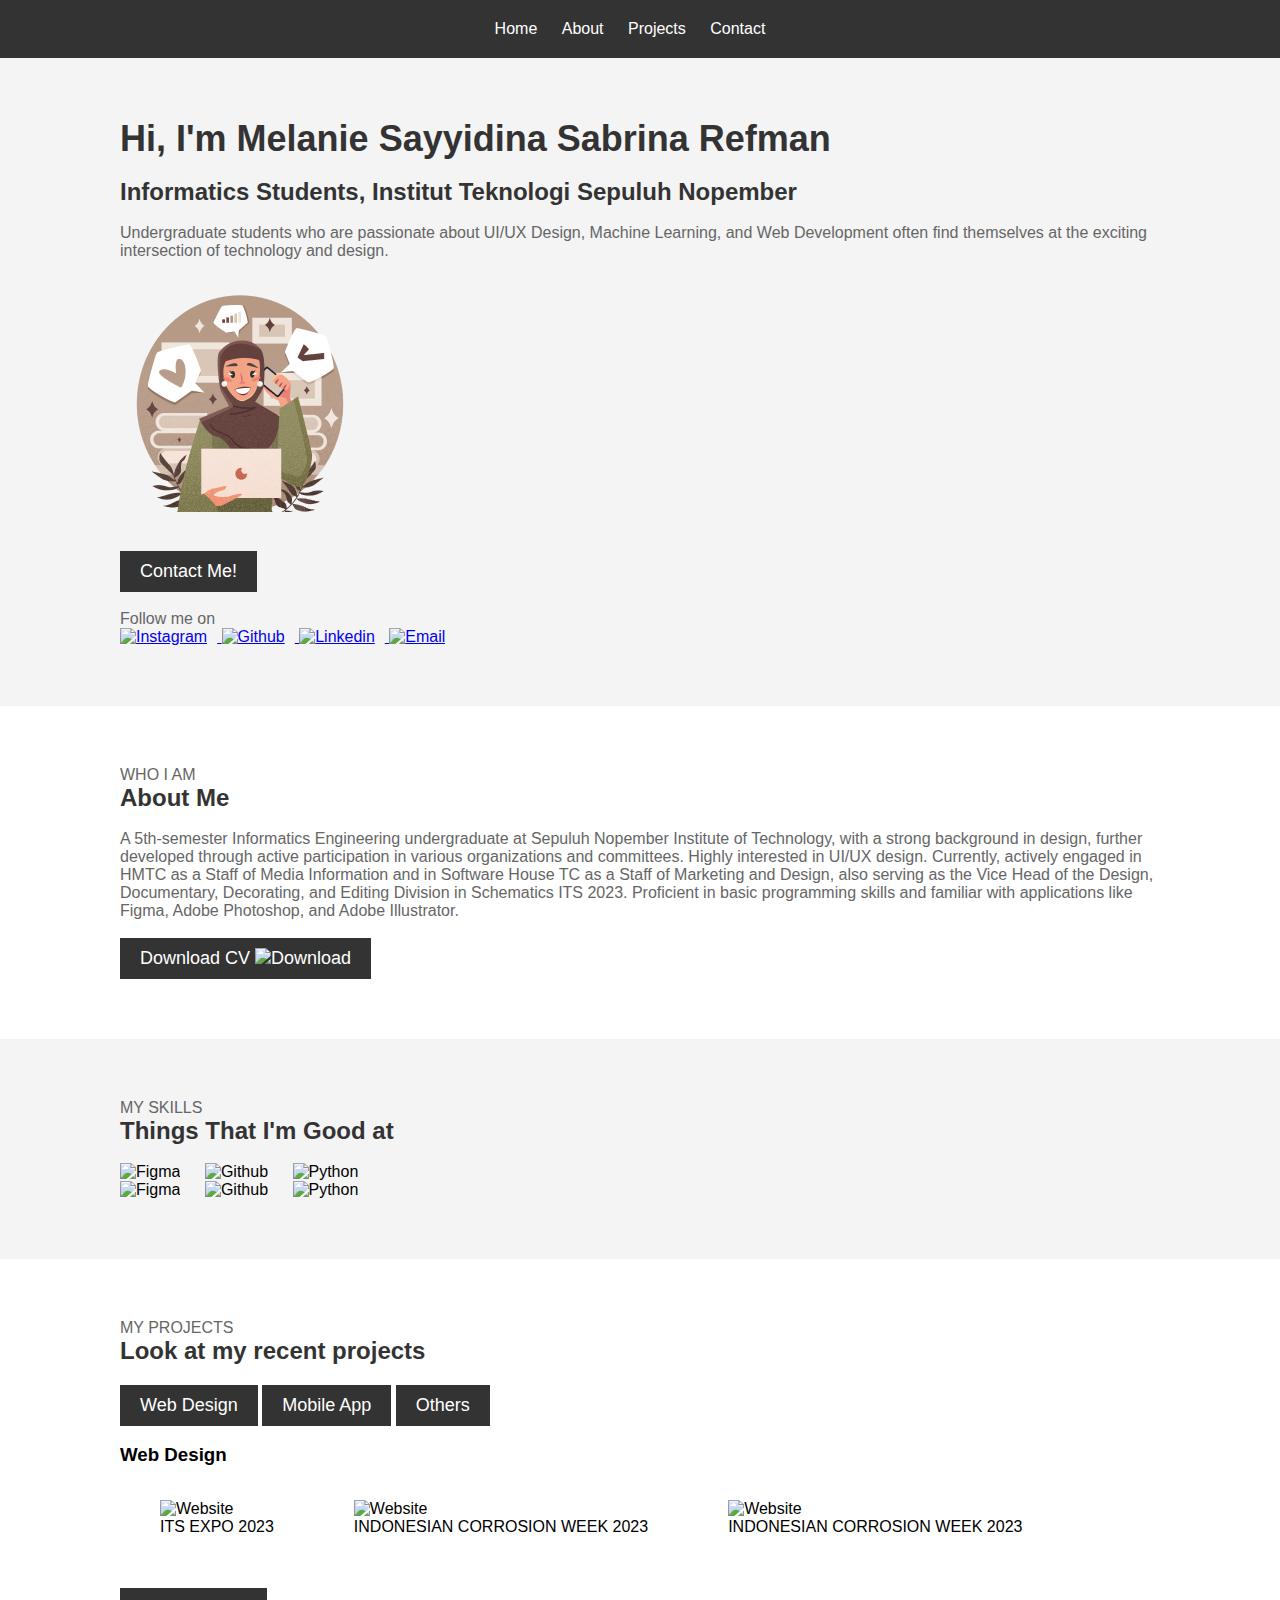
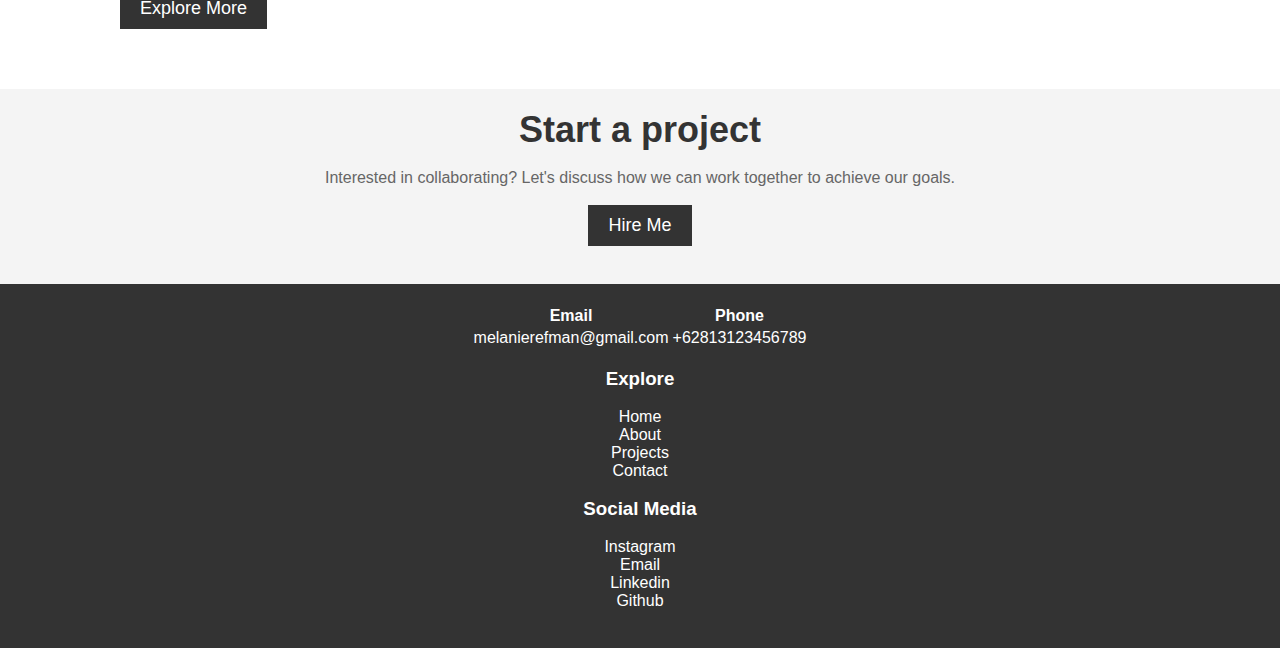
==== index.html @ 0c1198b8 "add new progress" ====
<!DOCTYPE html>
<html lang="en">
<head>
    <meta charset="UTF-8">
    <meta name="viewport" content="width=device-width, initial-scale=1.0">
    <link rel="stylesheet" href="styles.css">
    <title>Portofolio Melanie Sayyidina Sabrina Refman</title>
</head>

<body>
    <header>
        <nav>
            <ul>
                <li><a href="#">Home</li>
                <li><a href="#about">About</a></li>
                <li><a href="projects.html">Projects</a></li>
                <li><a href="contact.html">Contact</a></li>
            </ul>
        </nav>
    </header>

    <main>
        <h1>Hi, I'm Melanie Sayyidina Sabrina Refman</h1>
        <br>
        <h2>Informatics Students, Institut Teknologi Sepuluh Nopember</h2>        
        <br>
        <p>Undergraduate students who are passionate about UI/UX Design, Machine Learning, and Web Development often find themselves at the exciting intersection of technology and design.</p>
        <br>
        <img src="img/girl.png" alt="Me" /><br><br>
        <button class="contact-button">Contact Me!</button>
        <br><br>
        <p>Follow me on</p>
        <a href="https://www.instagram.com" target="_blank">
            <img src="img/Instagram.png" alt="Instagram"/>
        </a>    
         <a href="https://github.com/melanierefman" target="_blank">
            <img src="img/Github.png" alt="Github"/>
        </a>    
        <a href="https://www.Linkedin.com" target="_blank">
            <img src="img/Linkedin.png" alt="Linkedin"/>
        </a> 
        <a href="mailto:melanierefman84@gmail.com" target="_blank">
            <img src="img/Email.png" alt="Email"/>
         </a>             
    </main>

    <section class="aboutme">
        <p>WHO I AM</p>
        <h2>About Me</h2>
        <br>
        <div class="aboutme-item">
            <p>A 5th-semester Informatics Engineering undergraduate at Sepuluh Nopember Institute of Technology, with a strong background in design, further developed through active participation in various organizations and committees. Highly interested in UI/UX design. Currently, actively engaged in HMTC as a Staff of Media Information and in Software House TC as a Staff of Marketing and Design, also serving as the Vice Head of the Design, Documentary, Decorating, and Editing Division in Schematics ITS 2023. Proficient in basic programming skills and familiar with applications like Figma, Adobe Photoshop, and Adobe Illustrator.</p>
            <br>
            <a href="file/my_cv.pdf" download="Melanie Sayyidina Sabrina Refman_CV.pdf">
                <button class="cv-button">
                    <span class="button-text">Download CV</span>
                    <img src="img/Download.png" alt="Download"/>
                </button>
            </a>
        </div>
    </section>    

    <section class="skills">
        <p>MY SKILLS</p>
        <h2>Things That I'm Good at</h2>
        <br>
        <img src="img/Figma.png" alt="Figma"/>
        <img src="img/Github.png" alt="Github"/>
        <img src="img/Python.png" alt="Python"/>
        <br>
        <img src="img/Figma.png" alt="Figma"/>
        <img src="img/Github.png" alt="Github"/>
        <img src="img/Python.png" alt="Python"/>
    </section>

    <section class="projects">
        <p>MY PROJECTS</p>
        <h2>Look at my recent projects</h2>
        <div class="tab">
            <button>Web Design</button>
            <button>Mobile App</button>
            <button >Others</button>
        </div>
        <br>
        <div class="tabcontent">
            <h3>Web Design</h3>
            <br>
            <div class="figure-container">
                <figure>
                    <img src="img/Website.png" alt="Website" />
                    <figcaption>ITS EXPO 2023</figcaption>
                </figure>
                <figure>
                    <img src="img/Website.png" alt="Website" />
                    <figcaption>INDONESIAN CORROSION WEEK 2023</figcaption>
                </figure>
                <figure>
                    <img src="img/Website.png" alt="Website" />
                    <figcaption>INDONESIAN CORROSION WEEK 2023</figcaption>
                </figure>
            </div>
        </div>
        <br><br>
        <button class="explore-button">Explore More</button>
    </section>

    <section class="hire_me">
        <h1>Start a project</h1>
        <br>
        <p>Interested in collaborating? Let's discuss how we can work together to achieve our goals.</p>
        <br>
        <button class="hire-button">Hire Me</button>
        <br><br>
    </section>

    <footer>
        <table>
            <tr>
                <th>Email</th>
                <th>Phone</th>
            </tr>
            <tr>
                <td>melanierefman@gmail.com</td>
                <td>+62813123456789</td>
            </tr>
        </table>
        <br>
        <h3>Explore</h3>
        <br>
        <ul>
            <li>Home</li>
            <li>About</li>
            <li>Projects</li>
            <li>Contact</li>
        </ul>
        <br>
        <h3>Social Media</h3>
        <br>
        <ul>
            <li>Instagram</li>
            <li>Email</li>
            <li>Linkedin</li>
            <li>Github</li>
        </ul>
        <br>
    </footer>
</body>
</html>
---- styles.css ----
/* Reset some default styles */
body, h1, h2, h3, p, ul, li {
    margin: 0;
    padding: 0;
}

/* Set a background color and font family for the entire page */
body {
    background-color: #f4f4f4;
    font-family: Arial, sans-serif;
}

/* Style the header and navigation */
header {
    background-color: #333;
    color: #fff;
    text-align: center;
    padding: 20px 0;
}

nav ul {
    list-style: none;
}

nav li {
    display: inline;
    margin-right: 20px;
}

nav a {
    text-decoration: none;
    color: #fff;
}

/* Style the main content */
main {
    padding-left: 120px;
    padding-right: 120px;
    padding-top: 60px;
    padding-bottom:60px;
    margin: 0 auto;
}

h1 {
    font-size: 36px;
    color: #333;
}

h2 {
    font-size: 24px;
    color: #333;
}

p {
    font-size: 16px;
    color: #666;
}
  
/* Style the contact button */
.contact-button {
    background-color: #333;
    color: #fff;
    border: none;
    padding: 10px 20px;
    font-size: 18px;
    cursor: pointer;
}

/* Style the social media icons */
main a img {
    width: 30px;
    height: 30px;
    margin-right: 10px;
}

/* Style the "About Me" section */
.aboutme {
    background-color: #fff;
    padding-left: 120px;
    padding-right: 120px;
    padding-top: 60px;
    padding-bottom:60px;
}

.aboutme h2 {
    font-size: 24px;
    color: #333;
}

.aboutme p {
    font-size: 16px;
    color: #666;
}

/* Style the download CV button */
.cv-button {
    background-color: #333;
    color: #fff;
    border: none;
    padding: 10px 20px;
    font-size: 18px;
    cursor: pointer;
}

/* Style the skills section */
.skills {
    background-color: #f4f4f4;
    padding-left: 120px;
    padding-right: 120px;
    padding-top: 60px;
    padding-bottom:60px;
}

.skills h2 {
    font-size: 24px;
    color: #333;
}

/* Style the skill icons */
.skills img {
    width: 50px;
    height: 50px;
    margin-right: 20px;
}

/* Style the projects section */
.projects {
    background-color: #fff;
    padding-left: 120px;
    padding-right: 120px;
    padding-top: 60px;
    padding-bottom:60px;
}

.projects h2 {
    font-size: 24px;
    color: #333;
}

.tab {
    margin-top: 20px;
}

.tab button {
    background-color: #333;
    color: #fff;
    border: none;
    padding: 10px 20px;
    font-size: 18px;
    cursor: pointer;
}

.figure-container {
    display: flex;
  }
  
.figure-container img {
    width: 300px;
    height: auto;
}

/* Style the "Explore More" button */
.explore-button {
    background-color: #333;
    color: #fff;
    border: none;
    padding: 10px 20px;
    font-size: 18px;
    cursor: pointer;
}

/* Style the "Hire Me" section */
.hire_me {
    background-color: #f4f4f4;
    padding: 20px;
    text-align: center;
}

.hire_me h1 {
    font-size: 36px;
    color: #333;
}

.hire-button {
    background-color: #333;
    color: #fff;
    border: none;
    padding: 10px 20px;
    font-size: 18px;
    cursor: pointer;
}

/* Style the footer */
footer {
    background-color: #333;
    color: #fff;
    text-align: center;
    padding: 20px 0;
}

footer h2 {
    font-size: 36px;
    color: #fff;
}

footer a {
    text-decoration: none;
    color: #fff;
}

footer table {
    margin: 0 auto;
    color: #fff
}

footer img {
    width: 30px;
    height: 30px;
    margin-right: 10px;
}
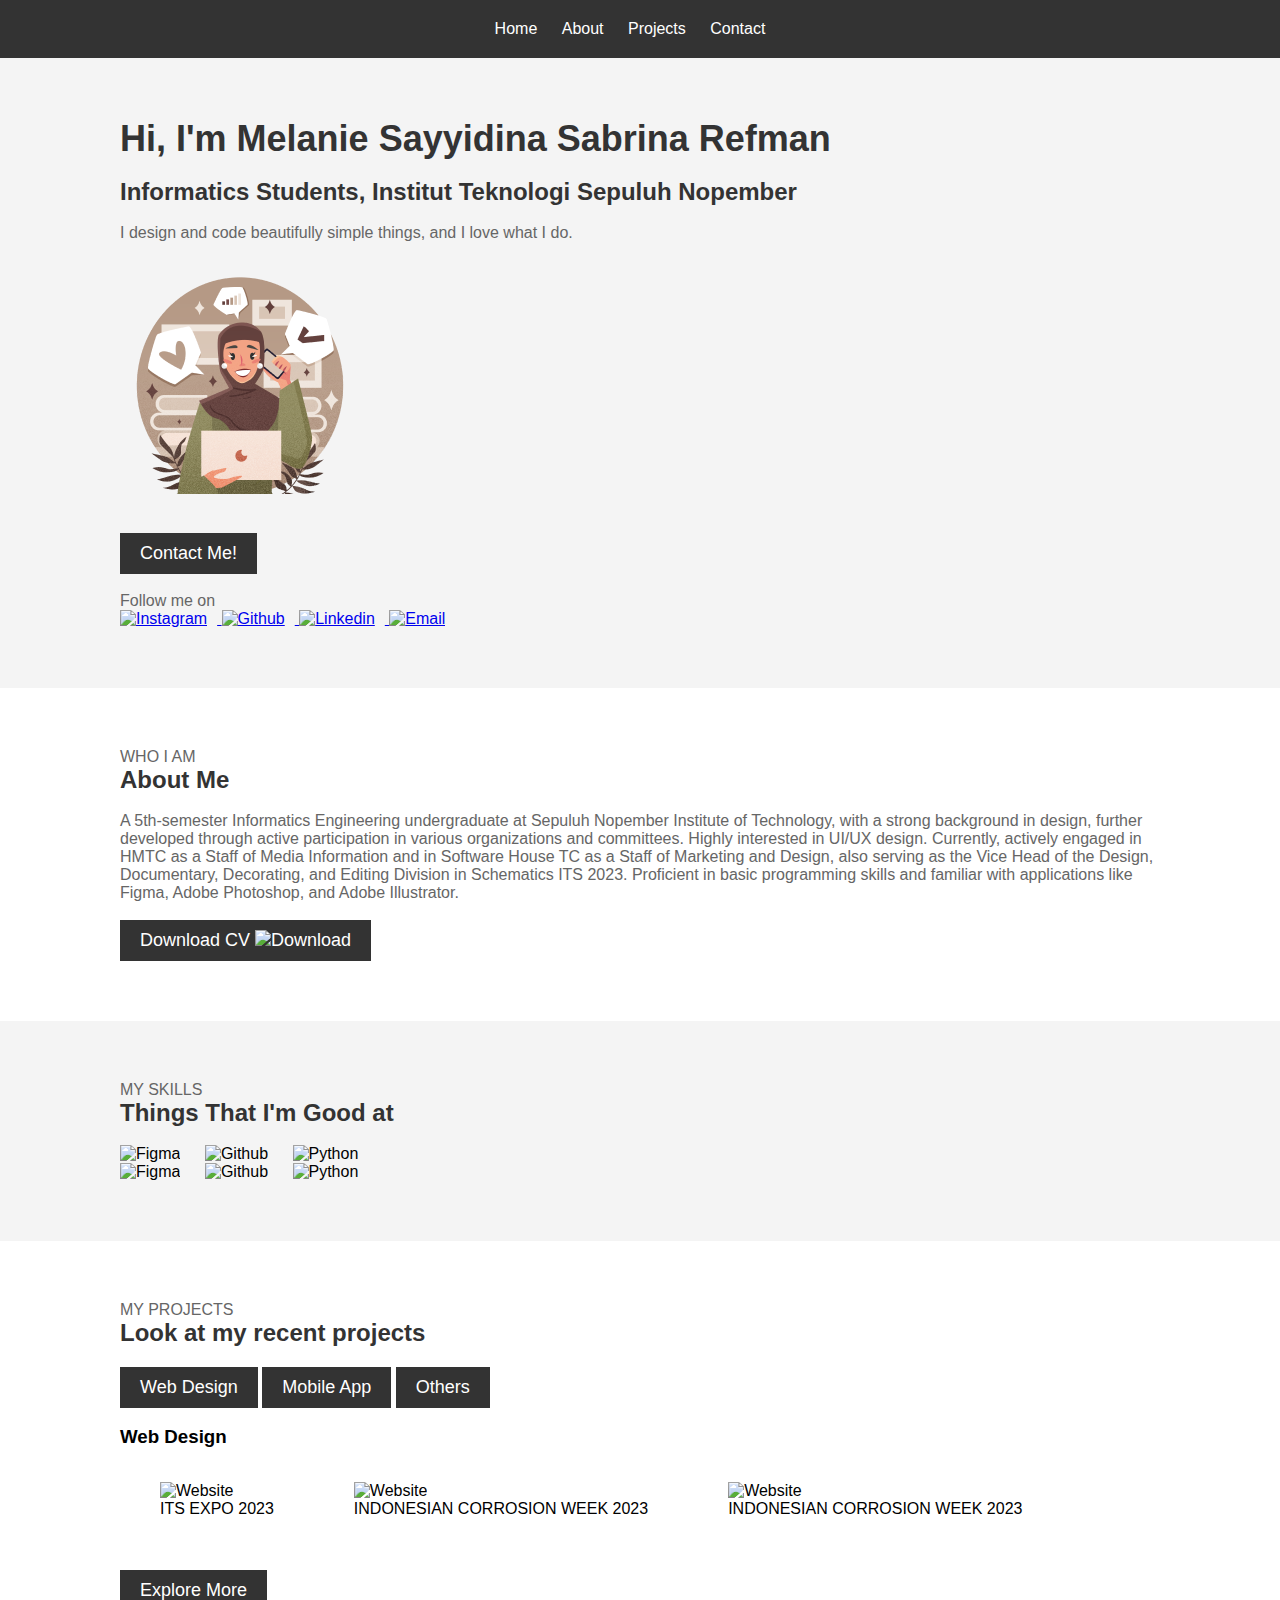
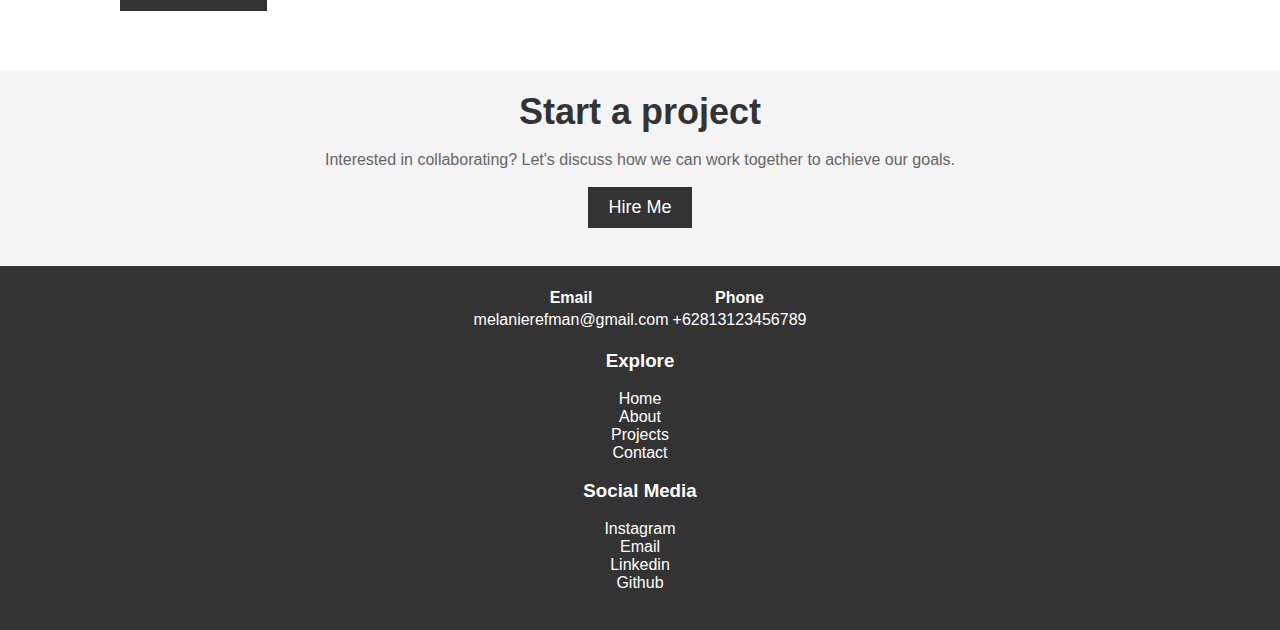
==== commit 22757645: "add new page" ====
--- a/index.html
+++ b/index.html
@@ -11,8 +11,8 @@
     <header>
         <nav>
             <ul>
-                <li><a href="#">Home</li>
-                <li><a href="#about">About</a></li>
+                <li><a href="#home">Home</li>
+                <li><a href="about.html">About</a></li>
                 <li><a href="projects.html">Projects</a></li>
                 <li><a href="contact.html">Contact</a></li>
             </ul>
@@ -24,7 +24,7 @@
         <br>
         <h2>Informatics Students, Institut Teknologi Sepuluh Nopember</h2>        
         <br>
-        <p>Undergraduate students who are passionate about UI/UX Design, Machine Learning, and Web Development often find themselves at the exciting intersection of technology and design.</p>
+        <p>I design and code beautifully simple things, and I love what I do.</p>
         <br>
         <img src="img/girl.png" alt="Me" /><br><br>
         <button class="contact-button">Contact Me!</button>
@@ -58,7 +58,7 @@
                 </button>
             </a>
         </div>
-    </section>    
+    </section>  
 
     <section class="skills">
         <p>MY SKILLS</p>
--- a/styles.css
+++ b/styles.css
@@ -90,6 +90,15 @@
 .aboutme p {
     font-size: 16px;
     color: #666;
+}
+
+/* Style the "My Experience" section */
+.experience {
+    background-color: #fff;
+    padding-left: 120px;
+    padding-right: 120px;
+    padding-top: 30px;
+    padding-bottom:30px;
 }
 
 /* Style the download CV button */
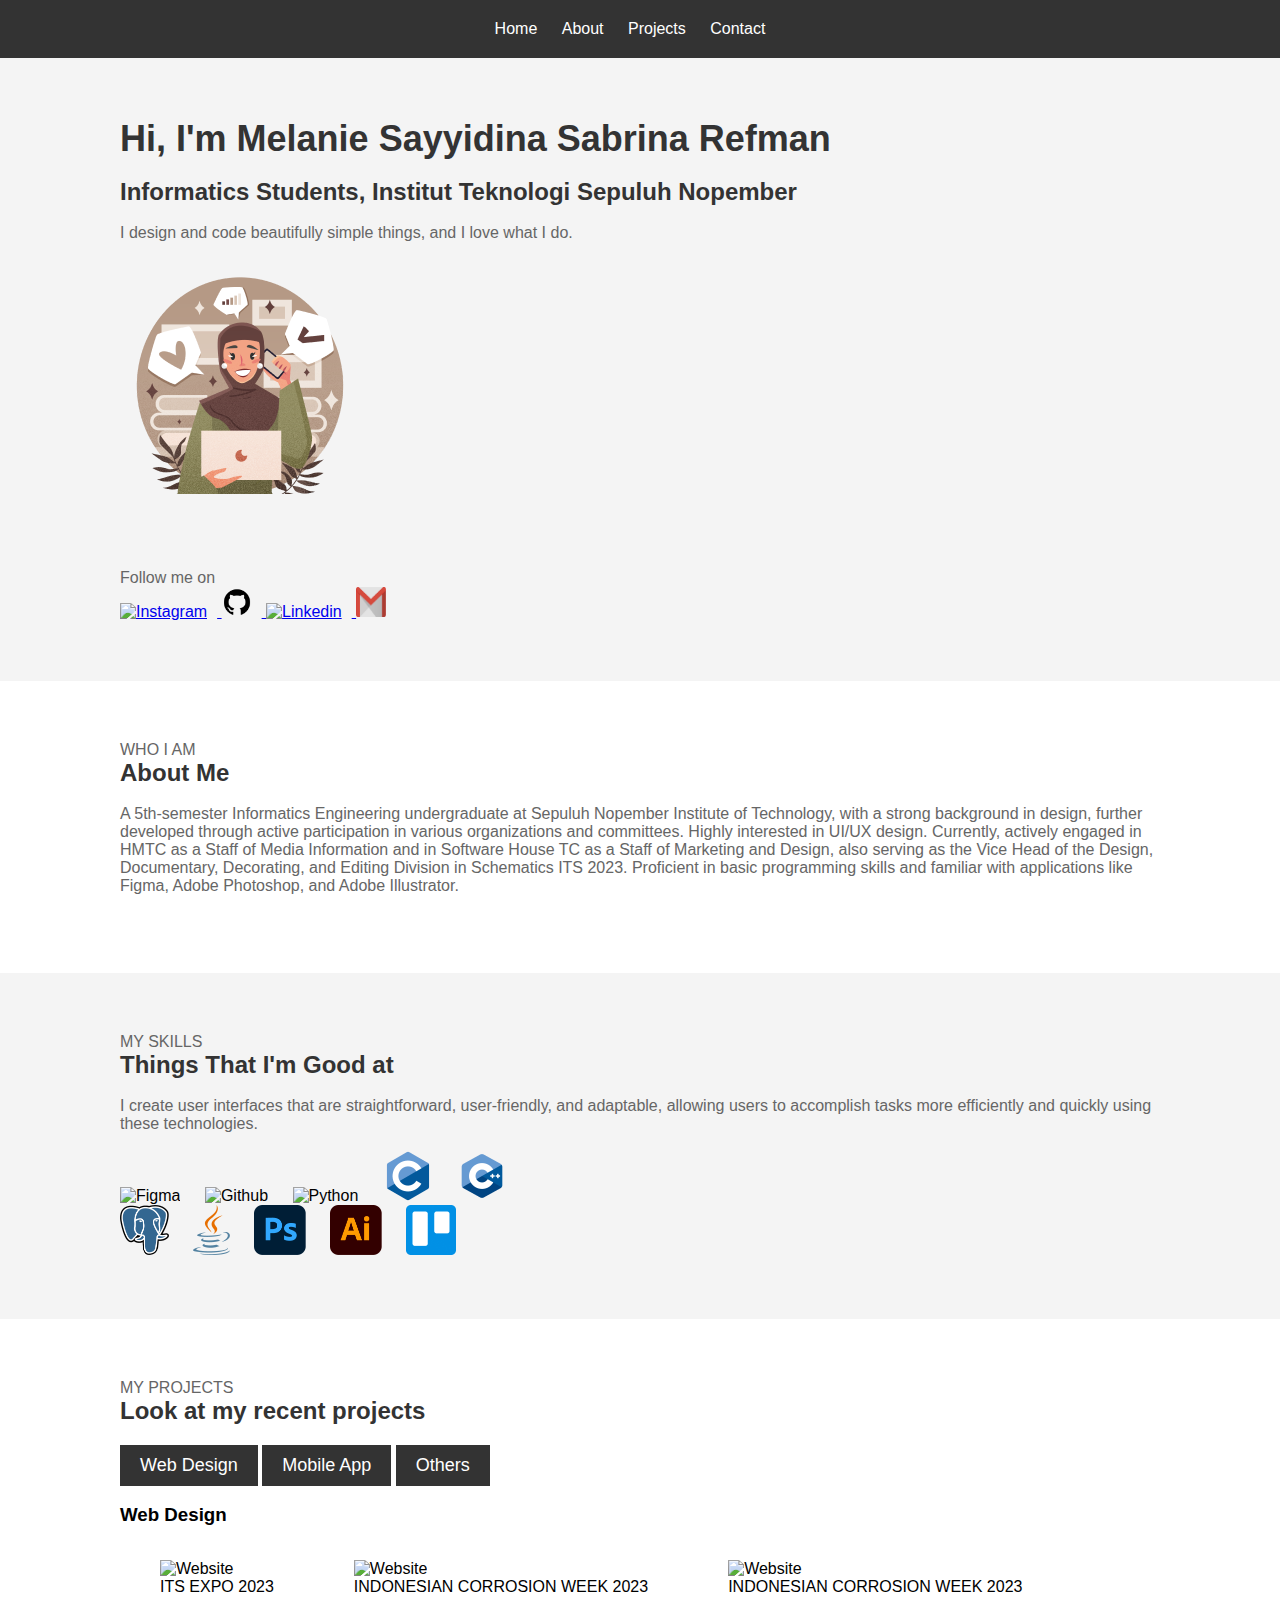
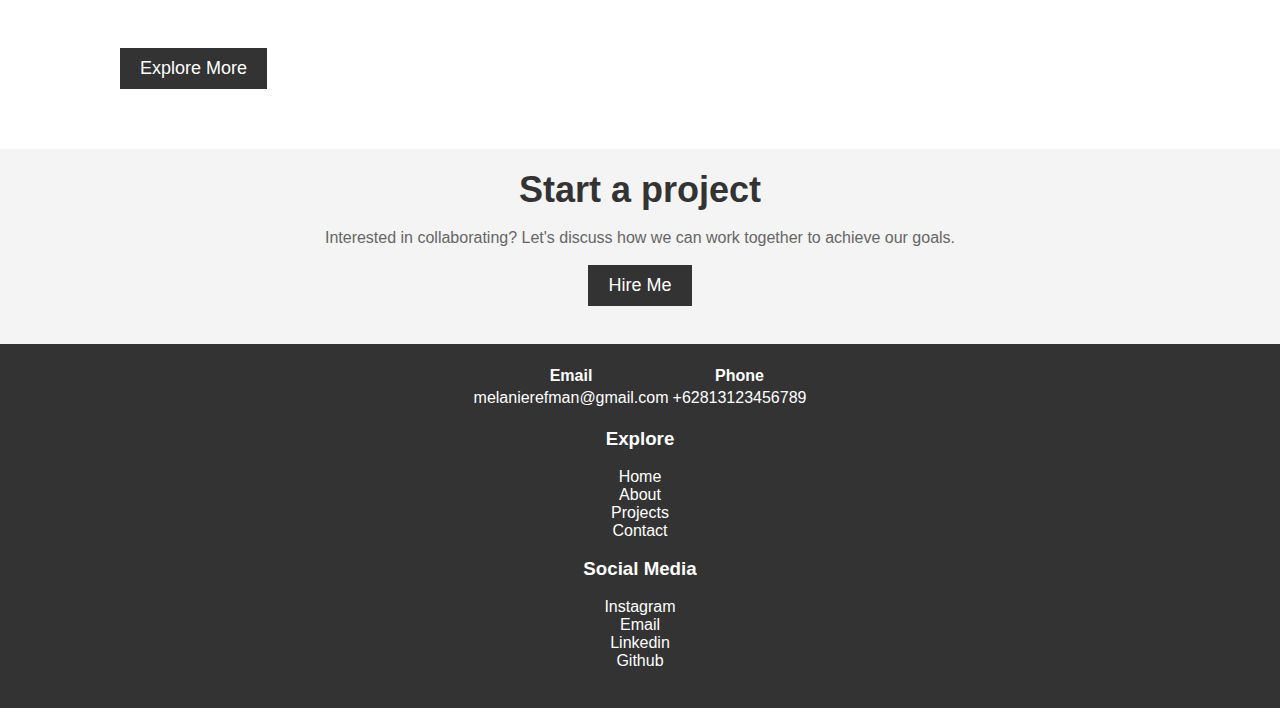
==== commit d2c154ea: "add new content" ====
--- a/index.html
+++ b/index.html
@@ -27,7 +27,6 @@
         <p>I design and code beautifully simple things, and I love what I do.</p>
         <br>
         <img src="img/girl.png" alt="Me" /><br><br>
-        <button class="contact-button">Contact Me!</button>
         <br><br>
         <p>Follow me on</p>
         <a href="https://www.instagram.com" target="_blank">
@@ -40,7 +39,7 @@
             <img src="img/Linkedin.png" alt="Linkedin"/>
         </a> 
         <a href="mailto:melanierefman84@gmail.com" target="_blank">
-            <img src="img/Email.png" alt="Email"/>
+            <img src="img/email.png" alt="Email"/>
          </a>             
     </main>
 
@@ -51,12 +50,6 @@
         <div class="aboutme-item">
             <p>A 5th-semester Informatics Engineering undergraduate at Sepuluh Nopember Institute of Technology, with a strong background in design, further developed through active participation in various organizations and committees. Highly interested in UI/UX design. Currently, actively engaged in HMTC as a Staff of Media Information and in Software House TC as a Staff of Marketing and Design, also serving as the Vice Head of the Design, Documentary, Decorating, and Editing Division in Schematics ITS 2023. Proficient in basic programming skills and familiar with applications like Figma, Adobe Photoshop, and Adobe Illustrator.</p>
             <br>
-            <a href="file/my_cv.pdf" download="Melanie Sayyidina Sabrina Refman_CV.pdf">
-                <button class="cv-button">
-                    <span class="button-text">Download CV</span>
-                    <img src="img/Download.png" alt="Download"/>
-                </button>
-            </a>
         </div>
     </section>  
 
@@ -64,13 +57,19 @@
         <p>MY SKILLS</p>
         <h2>Things That I'm Good at</h2>
         <br>
-        <img src="img/Figma.png" alt="Figma"/>
-        <img src="img/Github.png" alt="Github"/>
-        <img src="img/Python.png" alt="Python"/>
+        <p>I create user interfaces that are straightforward, user-friendly, and adaptable, allowing users to accomplish tasks more efficiently and quickly using these technologies.</p>
         <br>
-        <img src="img/Figma.png" alt="Figma"/>
-        <img src="img/Github.png" alt="Github"/>
-        <img src="img/Python.png" alt="Python"/>
+        <img src="img/figma.png" alt="Figma"/>
+        <img src="img/github.png" alt="Github"/>
+        <img src="img/python.png" alt="Python"/>
+        <img src="img/c.png" alt="C"/>
+        <img src="img/cpp.png" alt="Cpp"/>
+        <br>
+        <img src="img/sql.png" alt="SQL"/>
+        <img src="img/java.png" alt="Java"/>
+        <img src="img/ps.png" alt="Ps"/>
+        <img src="img/ai.png" alt="Ai"/>
+        <img src="img/trello.png" alt="Trello"/>
     </section>
 
     <section class="projects">
--- a/styles.css
+++ b/styles.css
@@ -127,7 +127,7 @@
 
 /* Style the skill icons */
 .skills img {
-    width: 50px;
+    width: auto;
     height: 50px;
     margin-right: 20px;
 }
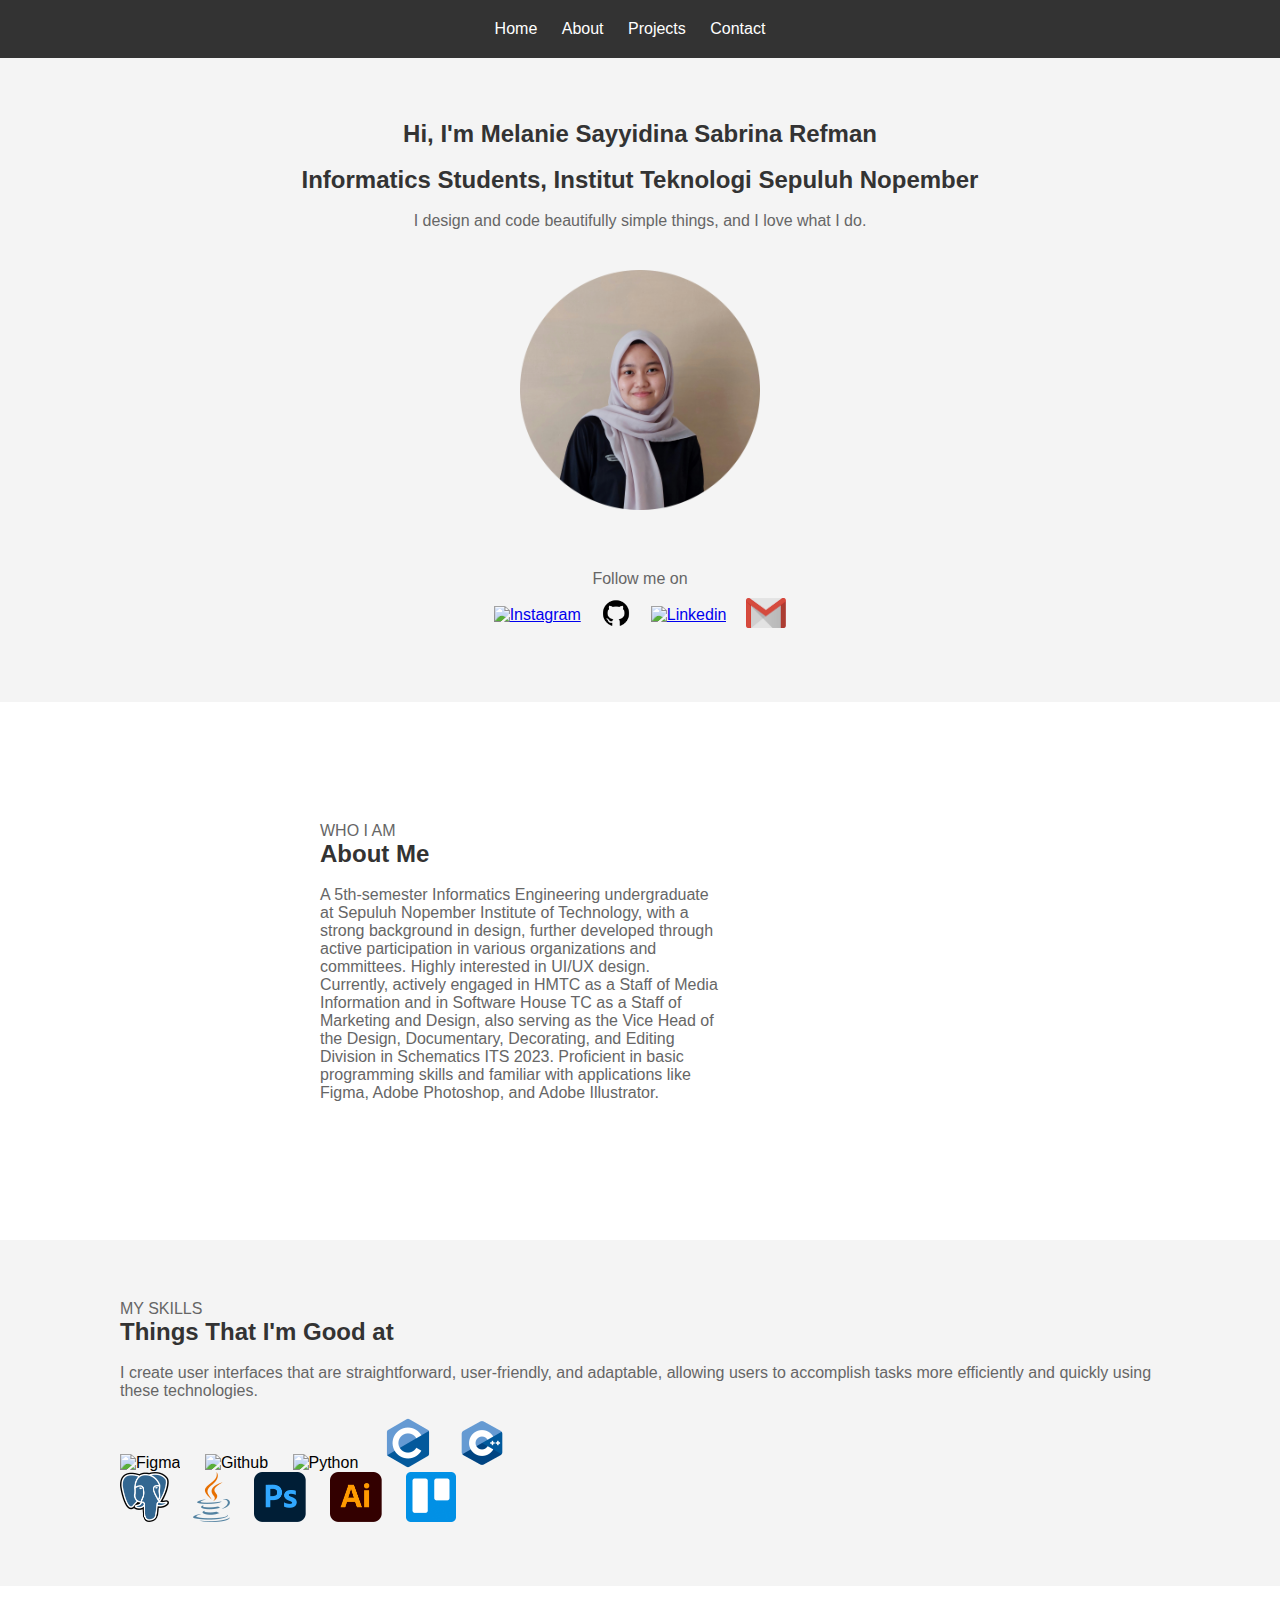
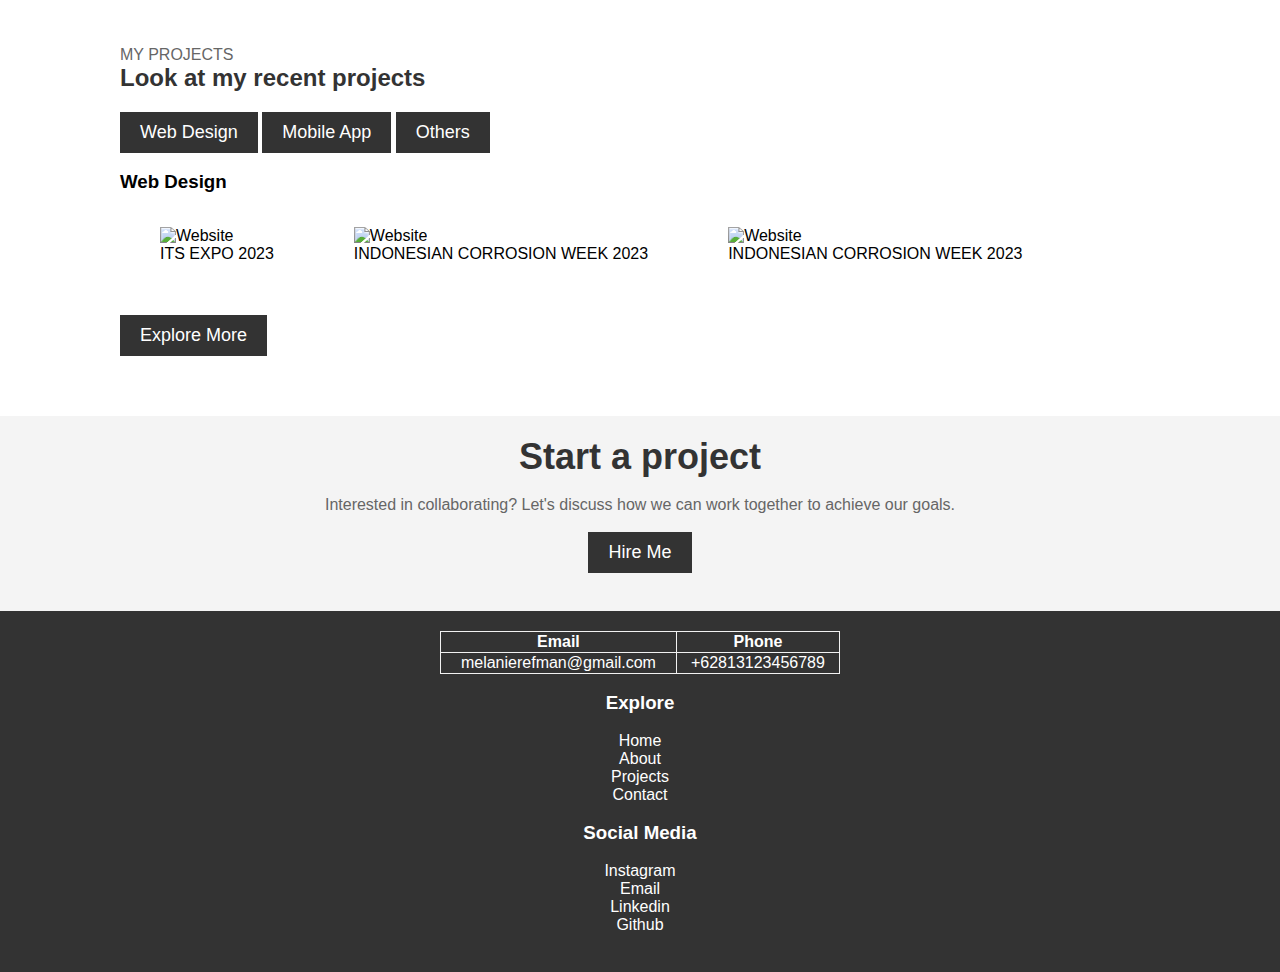
==== commit 38c8f989: "update css" ====
--- a/index.html
+++ b/index.html
@@ -20,27 +20,33 @@
     </header>
 
     <main>
-        <h1>Hi, I'm Melanie Sayyidina Sabrina Refman</h1>
-        <br>
-        <h2>Informatics Students, Institut Teknologi Sepuluh Nopember</h2>        
-        <br>
-        <p>I design and code beautifully simple things, and I love what I do.</p>
-        <br>
-        <img src="img/girl.png" alt="Me" /><br><br>
-        <br><br>
-        <p>Follow me on</p>
-        <a href="https://www.instagram.com" target="_blank">
-            <img src="img/Instagram.png" alt="Instagram"/>
-        </a>    
-         <a href="https://github.com/melanierefman" target="_blank">
-            <img src="img/Github.png" alt="Github"/>
-        </a>    
-        <a href="https://www.Linkedin.com" target="_blank">
-            <img src="img/Linkedin.png" alt="Linkedin"/>
-        </a> 
-        <a href="mailto:melanierefman84@gmail.com" target="_blank">
-            <img src="img/email.png" alt="Email"/>
-         </a>             
+        <div class="title">
+            <h1>Hi, I'm Melanie Sayyidina Sabrina Refman</h1>
+            <br>
+            <h2>Informatics Students, Institut Teknologi Sepuluh Nopember</h2>        
+            <br>
+            <p>I design and code beautifully simple things, and I love what I do.</p>
+        </div>
+
+        <div class="me">
+            <img src="img/girl.png" alt="Me" />
+            <p>Follow me on</p>
+        </div>
+
+        <div class="sosmed">
+            <a href="https://www.instagram.com" target="_blank">
+                <img src="img/Instagram.png" alt="Instagram"/>
+            </a>    
+            <a href="https://github.com/melanierefman" target="_blank">
+                <img src="img/Github.png" alt="Github"/>
+            </a>    
+            <a href="https://www.Linkedin.com" target="_blank">
+                <img src="img/Linkedin.png" alt="Linkedin"/>
+            </a> 
+            <a href="mailto:melanierefman84@gmail.com" target="_blank">
+                <img src="img/email.png" alt="Email"/>
+            </a>
+        </div>    
     </main>
 
     <section class="aboutme">
--- a/styles.css
+++ b/styles.css
@@ -1,21 +1,22 @@
-/* Reset some default styles */
 body, h1, h2, h3, p, ul, li {
     margin: 0;
     padding: 0;
 }
 
-/* Set a background color and font family for the entire page */
 body {
     background-color: #f4f4f4;
-    font-family: Arial, sans-serif;
-}
-
-/* Style the header and navigation */
-header {
+    font-family: "Inter", sans-serif;
+}
+
+nav {
     background-color: #333;
     color: #fff;
     text-align: center;
     padding: 20px 0;
+    position: fixed;
+    top: 0;
+    width: 100%;
+    z-index: 1;
 }
 
 nav ul {
@@ -32,22 +33,22 @@
     color: #fff;
 }
 
-/* Style the main content */
 main {
-    padding-left: 120px;
-    padding-right: 120px;
-    padding-top: 60px;
+    padding-left: 240px;
+    padding-right: 240px;
+    padding-top: 120px;
     padding-bottom:60px;
     margin: 0 auto;
+    display: block;
 }
 
 h1 {
-    font-size: 36px;
+    font-size: 24px;
     color: #333;
 }
 
 h2 {
-    font-size: 24px;
+    font-size: 32spx;
     color: #333;
 }
 
@@ -55,31 +56,64 @@
     font-size: 16px;
     color: #666;
 }
-  
-/* Style the contact button */
-.contact-button {
-    background-color: #333;
-    color: #fff;
-    border: none;
-    padding: 10px 20px;
-    font-size: 18px;
-    cursor: pointer;
-}
-
-/* Style the social media icons */
-main a img {
+
+main .title {
+    text-align: center;
+}
+
+main .me{
+    padding-top: 40px;
+    text-align: center;
+}
+
+main .me img {
+    width: 240px;
+    height: 240px;
+    margin: 0 auto;
+    display: block;
+}
+
+main .me p {
+    padding-top: 60px;
+}
+
+main .sosmed img {
     width: 30px;
     height: 30px;
-    margin-right: 10px;
-}
-
-/* Style the "About Me" section */
+    margin: auto;
+}
+
+main .sosmed img[alt="Email"] {
+    width: 40px;
+    height: 30px;
+}
+
+main .sosmed {
+    display: flex; 
+    justify-content: center; 
+    align-items: center; 
+    flex-wrap: wrap;
+}
+
+main .sosmed a {
+    margin: 10px;
+}
+
+.contact-button {
+    background-color: #333;
+    color: #fff;
+    border: none;
+    padding: 10px 20px;
+    font-size: 18px;
+    cursor: pointer;
+}
+
 .aboutme {
     background-color: #fff;
-    padding-left: 120px;
-    padding-right: 120px;
-    padding-top: 60px;
-    padding-bottom:60px;
+    padding-left: 320px;
+    padding-right: 320px;
+    padding-top: 120px;
+    padding-bottom:120px;
 }
 
 .aboutme h2 {
@@ -90,10 +124,18 @@
 .aboutme p {
     font-size: 16px;
     color: #666;
-}
-
-/* Style the "My Experience" section */
+    margin-right: 240px;
+}
+
 .experience {
+    background-color: #f4f4f4;
+    padding-left: 120px;
+    padding-right: 120px;
+    padding-top: 10px;
+    padding-bottom:10px;
+}
+
+article {
     background-color: #fff;
     padding-left: 120px;
     padding-right: 120px;
@@ -101,7 +143,6 @@
     padding-bottom:30px;
 }
 
-/* Style the download CV button */
 .cv-button {
     background-color: #333;
     color: #fff;
@@ -111,7 +152,6 @@
     cursor: pointer;
 }
 
-/* Style the skills section */
 .skills {
     background-color: #f4f4f4;
     padding-left: 120px;
@@ -125,14 +165,12 @@
     color: #333;
 }
 
-/* Style the skill icons */
 .skills img {
     width: auto;
     height: 50px;
     margin-right: 20px;
 }
 
-/* Style the projects section */
 .projects {
     background-color: #fff;
     padding-left: 120px;
@@ -168,7 +206,6 @@
     height: auto;
 }
 
-/* Style the "Explore More" button */
 .explore-button {
     background-color: #333;
     color: #fff;
@@ -178,7 +215,6 @@
     cursor: pointer;
 }
 
-/* Style the "Hire Me" section */
 .hire_me {
     background-color: #f4f4f4;
     padding: 20px;
@@ -199,7 +235,6 @@
     cursor: pointer;
 }
 
-/* Style the footer */
 footer {
     background-color: #333;
     color: #fff;
@@ -217,11 +252,18 @@
     color: #fff;
 }
 
-footer table {
-    margin: 0 auto;
-    color: #fff
-}
-
+table {
+    border-collapse: collapse;
+    width: 100%;
+    max-width: 400px;
+    margin: 0 auto; 
+    overflow: hidden;
+}
+
+tr, th, td {
+    border: 1px solid #f2f2f2;
+}
+  
 footer img {
     width: 30px;
     height: 30px;
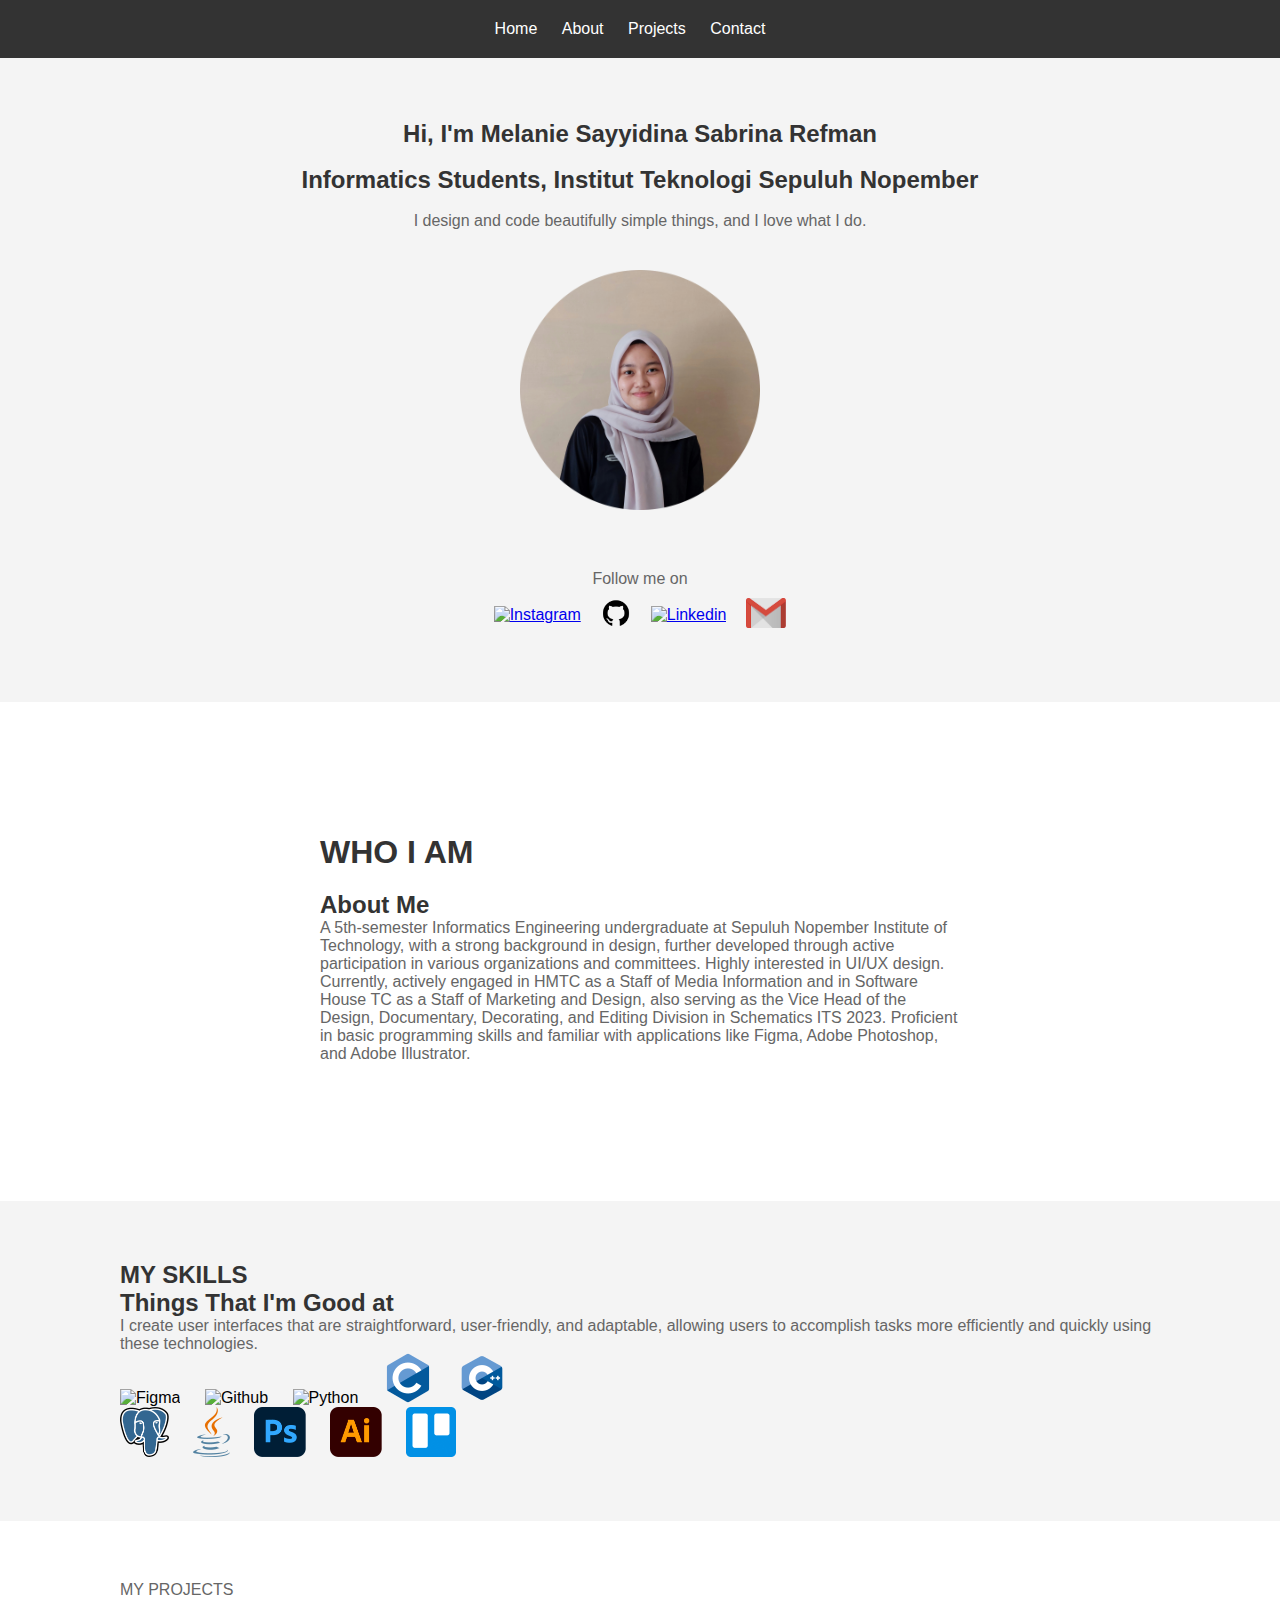
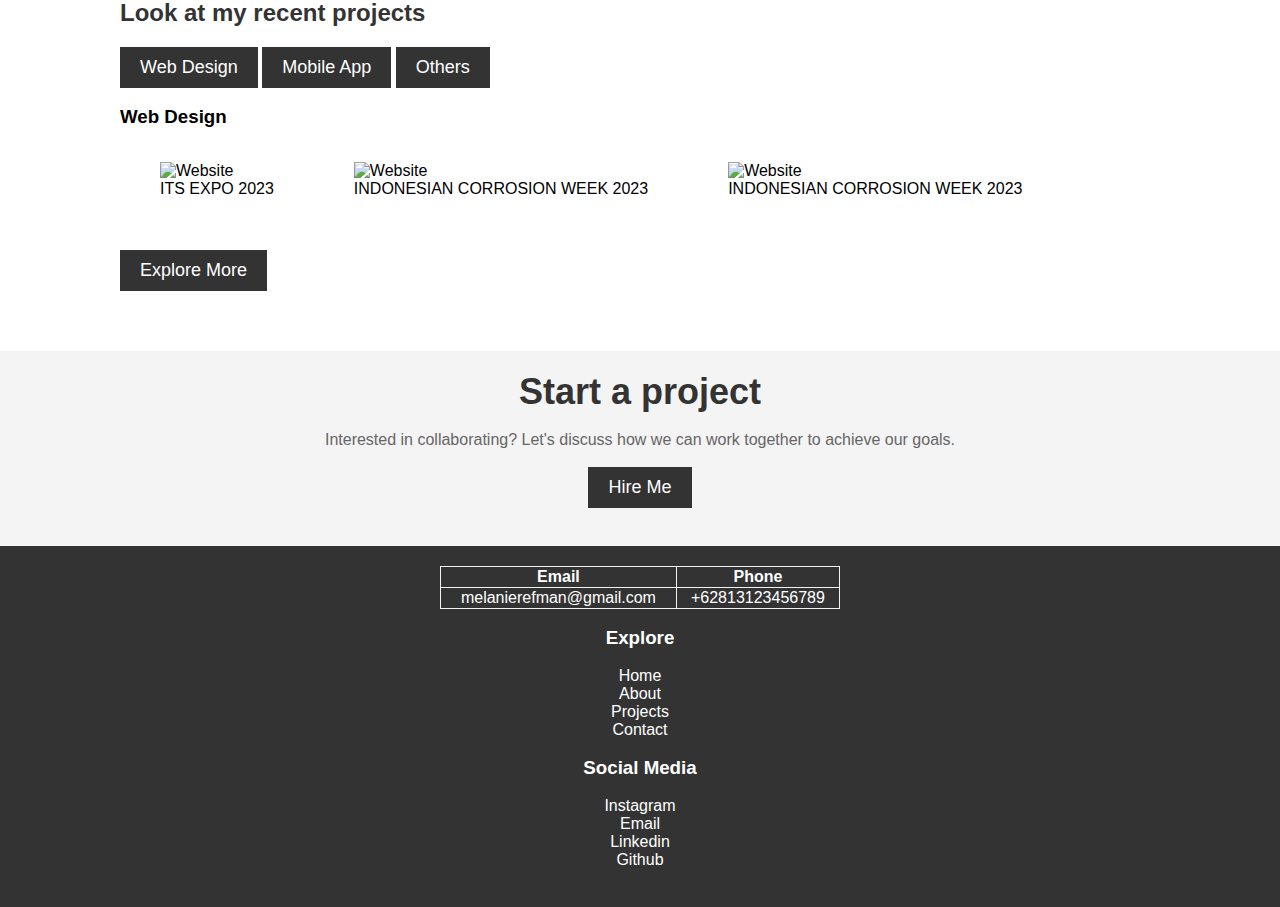
==== commit c80fe67c: "add css skills" ====
--- a/index.html
+++ b/index.html
@@ -50,32 +50,36 @@
     </main>
 
     <section class="aboutme">
-        <p>WHO I AM</p>
-        <h2>About Me</h2>
-        <br>
+        <div class="aboutme-head">
+            <h2>WHO I AM</h2>
+            <h1>About Me</h1> 
+        </div>
         <div class="aboutme-item">
             <p>A 5th-semester Informatics Engineering undergraduate at Sepuluh Nopember Institute of Technology, with a strong background in design, further developed through active participation in various organizations and committees. Highly interested in UI/UX design. Currently, actively engaged in HMTC as a Staff of Media Information and in Software House TC as a Staff of Marketing and Design, also serving as the Vice Head of the Design, Documentary, Decorating, and Editing Division in Schematics ITS 2023. Proficient in basic programming skills and familiar with applications like Figma, Adobe Photoshop, and Adobe Illustrator.</p>
             <br>
         </div>
-    </section>  
+    </section>
 
     <section class="skills">
-        <p>MY SKILLS</p>
-        <h2>Things That I'm Good at</h2>
-        <br>
-        <p>I create user interfaces that are straightforward, user-friendly, and adaptable, allowing users to accomplish tasks more efficiently and quickly using these technologies.</p>
-        <br>
-        <img src="img/figma.png" alt="Figma"/>
-        <img src="img/github.png" alt="Github"/>
-        <img src="img/python.png" alt="Python"/>
-        <img src="img/c.png" alt="C"/>
-        <img src="img/cpp.png" alt="Cpp"/>
-        <br>
-        <img src="img/sql.png" alt="SQL"/>
-        <img src="img/java.png" alt="Java"/>
-        <img src="img/ps.png" alt="Ps"/>
-        <img src="img/ai.png" alt="Ai"/>
-        <img src="img/trello.png" alt="Trello"/>
+        <div class="skills-head">
+            <h2>MY SKILLS</h2>
+            <h1>Things That I'm Good at</h1>
+            <p>I create user interfaces that are straightforward, user-friendly, and adaptable, allowing users to accomplish tasks more efficiently and quickly using these technologies.</p>
+        </div>
+        
+        <div class="skills-item">
+            <img src="img/figma.png" alt="Figma"/>
+            <img src="img/github.png" alt="Github"/>
+            <img src="img/python.png" alt="Python"/>
+            <img src="img/c.png" alt="C"/>
+            <img src="img/cpp.png" alt="Cpp"/>
+            <br>
+            <img src="img/sql.png" alt="SQL"/>
+            <img src="img/java.png" alt="Java"/>
+            <img src="img/ps.png" alt="Ps"/>
+            <img src="img/ai.png" alt="Ai"/>
+            <img src="img/trello.png" alt="Trello"/>
+        </div>
     </section>
 
     <section class="projects">
--- a/styles.css
+++ b/styles.css
@@ -116,40 +116,27 @@
     padding-bottom:120px;
 }
 
-.aboutme h2 {
-    font-size: 24px;
-    color: #333;
-}
-
-.aboutme p {
+.aboutme-head h2 {
+    font-size: 32px;
+    color: #333;
+    padding-top: 12px;
+    padding-bottom: 20px;
+}
+
+.aboutme-head p {
+    background-color: #333;
+    color: #fff;
+    border: none;
+    padding: 8px 16px;
+    font-size: 16px;
+    margin-right: 720px;
+    border-radius: 24px;
+} 
+
+.aboutme-item p {
     font-size: 16px;
     color: #666;
-    margin-right: 240px;
-}
-
-.experience {
-    background-color: #f4f4f4;
-    padding-left: 120px;
-    padding-right: 120px;
-    padding-top: 10px;
-    padding-bottom:10px;
-}
-
-article {
-    background-color: #fff;
-    padding-left: 120px;
-    padding-right: 120px;
-    padding-top: 30px;
-    padding-bottom:30px;
-}
-
-.cv-button {
-    background-color: #333;
-    color: #fff;
-    border: none;
-    padding: 10px 20px;
-    font-size: 18px;
-    cursor: pointer;
+    /* margin-right: 240px; */
 }
 
 .skills {
@@ -170,6 +157,33 @@
     height: 50px;
     margin-right: 20px;
 }
+
+.experience {
+    background-color: #f4f4f4;
+    padding-left: 120px;
+    padding-right: 120px;
+    padding-top: 10px;
+    padding-bottom:10px;
+}
+
+article {
+    background-color: #fff;
+    padding-left: 120px;
+    padding-right: 120px;
+    padding-top: 30px;
+    padding-bottom:30px;
+}
+
+.cv-button {
+    background-color: #333;
+    color: #fff;
+    border: none;
+    padding: 10px 20px;
+    font-size: 18px;
+    cursor: pointer;
+}
+
+
 
 .projects {
     background-color: #fff;
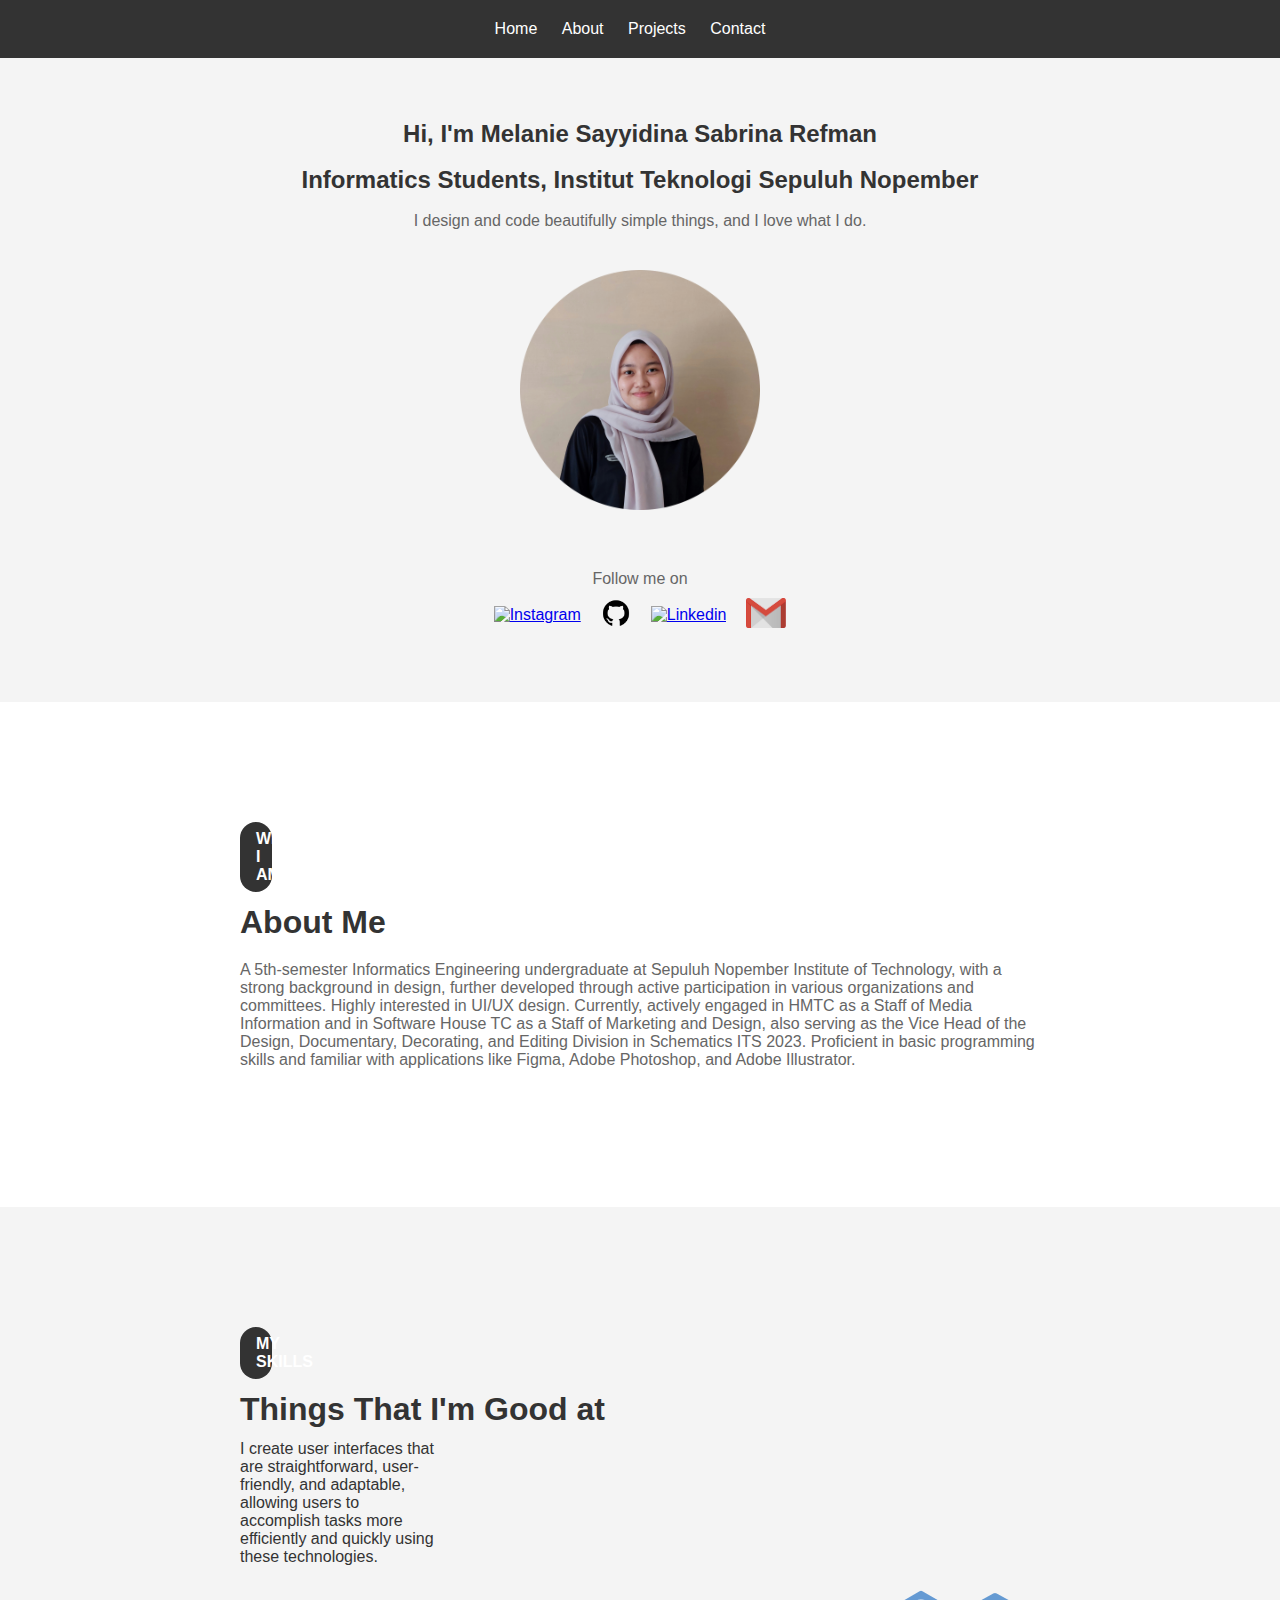
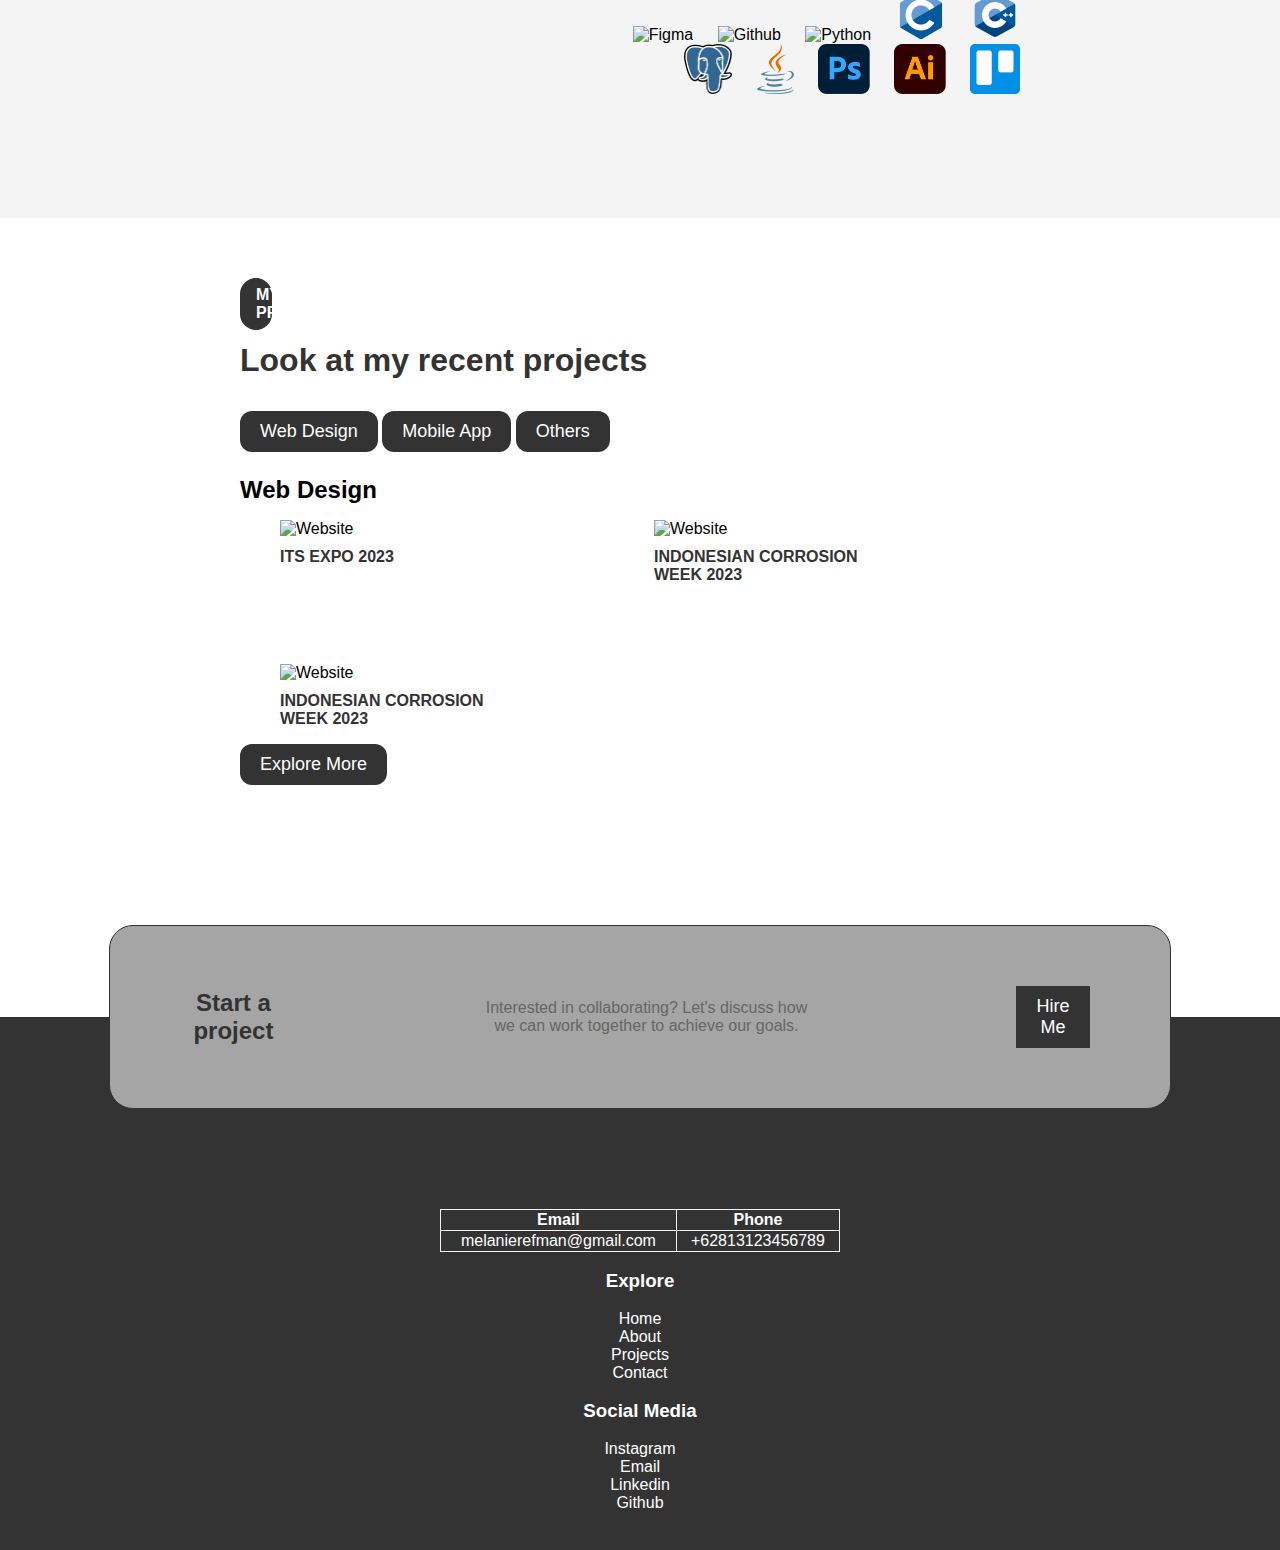
==== commit 72d29da0: "add css projects and hire" ====
--- a/index.html
+++ b/index.html
@@ -83,17 +83,18 @@
     </section>
 
     <section class="projects">
-        <p>MY PROJECTS</p>
-        <h2>Look at my recent projects</h2>
+        <div class="project-head">
+            <h2>MY PROJECTS</h2>
+            <h1>Look at my recent projects</h1>
+        </div>
+        
         <div class="tab">
             <button>Web Design</button>
             <button>Mobile App</button>
             <button >Others</button>
         </div>
-        <br>
         <div class="tabcontent">
             <h3>Web Design</h3>
-            <br>
             <div class="figure-container">
                 <figure>
                     <img src="img/Website.png" alt="Website" />
@@ -109,17 +110,15 @@
                 </figure>
             </div>
         </div>
-        <br><br>
         <button class="explore-button">Explore More</button>
     </section>
 
-    <section class="hire_me">
-        <h1>Start a project</h1>
-        <br>
-        <p>Interested in collaborating? Let's discuss how we can work together to achieve our goals.</p>
-        <br>
-        <button class="hire-button">Hire Me</button>
-        <br><br>
+    <section class="hire">
+        <div class="hire_me">
+            <h2>Start a project</h2>
+            <p>Interested in collaborating? Let's discuss how we can work together to achieve our goals.</p>
+            <button class="hire-button">Hire Me</button>
+        </div>
     </section>
 
     <footer>
--- a/styles.css
+++ b/styles.css
@@ -1,285 +1,365 @@
-body, h1, h2, h3, p, ul, li {
-    margin: 0;
-    padding: 0;
-}
-
-body {
-    background-color: #f4f4f4;
-    font-family: "Inter", sans-serif;
-}
-
-nav {
-    background-color: #333;
-    color: #fff;
-    text-align: center;
-    padding: 20px 0;
-    position: fixed;
-    top: 0;
-    width: 100%;
-    z-index: 1;
-}
-
-nav ul {
-    list-style: none;
-}
-
-nav li {
-    display: inline;
-    margin-right: 20px;
-}
-
-nav a {
-    text-decoration: none;
-    color: #fff;
-}
-
-main {
-    padding-left: 240px;
-    padding-right: 240px;
-    padding-top: 120px;
-    padding-bottom:60px;
-    margin: 0 auto;
-    display: block;
-}
-
-h1 {
-    font-size: 24px;
-    color: #333;
-}
-
-h2 {
-    font-size: 32spx;
-    color: #333;
-}
-
-p {
-    font-size: 16px;
-    color: #666;
-}
-
-main .title {
-    text-align: center;
-}
-
-main .me{
-    padding-top: 40px;
-    text-align: center;
-}
-
-main .me img {
-    width: 240px;
-    height: 240px;
-    margin: 0 auto;
-    display: block;
-}
-
-main .me p {
-    padding-top: 60px;
-}
-
-main .sosmed img {
-    width: 30px;
-    height: 30px;
-    margin: auto;
-}
-
-main .sosmed img[alt="Email"] {
-    width: 40px;
-    height: 30px;
-}
-
-main .sosmed {
-    display: flex; 
-    justify-content: center; 
-    align-items: center; 
-    flex-wrap: wrap;
-}
-
-main .sosmed a {
-    margin: 10px;
-}
-
-.contact-button {
-    background-color: #333;
-    color: #fff;
-    border: none;
-    padding: 10px 20px;
-    font-size: 18px;
-    cursor: pointer;
-}
-
-.aboutme {
-    background-color: #fff;
-    padding-left: 320px;
-    padding-right: 320px;
-    padding-top: 120px;
-    padding-bottom:120px;
-}
-
-.aboutme-head h2 {
-    font-size: 32px;
-    color: #333;
-    padding-top: 12px;
-    padding-bottom: 20px;
-}
-
-.aboutme-head p {
-    background-color: #333;
-    color: #fff;
-    border: none;
-    padding: 8px 16px;
-    font-size: 16px;
-    margin-right: 720px;
-    border-radius: 24px;
-} 
-
-.aboutme-item p {
-    font-size: 16px;
-    color: #666;
-    /* margin-right: 240px; */
-}
-
-.skills {
-    background-color: #f4f4f4;
-    padding-left: 120px;
-    padding-right: 120px;
-    padding-top: 60px;
-    padding-bottom:60px;
-}
-
-.skills h2 {
-    font-size: 24px;
-    color: #333;
-}
-
-.skills img {
-    width: auto;
-    height: 50px;
-    margin-right: 20px;
-}
-
-.experience {
-    background-color: #f4f4f4;
-    padding-left: 120px;
-    padding-right: 120px;
-    padding-top: 10px;
-    padding-bottom:10px;
-}
-
-article {
-    background-color: #fff;
-    padding-left: 120px;
-    padding-right: 120px;
-    padding-top: 30px;
-    padding-bottom:30px;
-}
-
-.cv-button {
-    background-color: #333;
-    color: #fff;
-    border: none;
-    padding: 10px 20px;
-    font-size: 18px;
-    cursor: pointer;
-}
-
-
-
-.projects {
-    background-color: #fff;
-    padding-left: 120px;
-    padding-right: 120px;
-    padding-top: 60px;
-    padding-bottom:60px;
-}
-
-.projects h2 {
-    font-size: 24px;
-    color: #333;
-}
-
-.tab {
-    margin-top: 20px;
-}
-
-.tab button {
-    background-color: #333;
-    color: #fff;
-    border: none;
-    padding: 10px 20px;
-    font-size: 18px;
-    cursor: pointer;
-}
-
-.figure-container {
-    display: flex;
-  }
-  
-.figure-container img {
-    width: 300px;
-    height: auto;
-}
-
-.explore-button {
-    background-color: #333;
-    color: #fff;
-    border: none;
-    padding: 10px 20px;
-    font-size: 18px;
-    cursor: pointer;
-}
-
-.hire_me {
-    background-color: #f4f4f4;
-    padding: 20px;
-    text-align: center;
-}
-
-.hire_me h1 {
-    font-size: 36px;
-    color: #333;
-}
-
-.hire-button {
-    background-color: #333;
-    color: #fff;
-    border: none;
-    padding: 10px 20px;
-    font-size: 18px;
-    cursor: pointer;
-}
-
-footer {
-    background-color: #333;
-    color: #fff;
-    text-align: center;
-    padding: 20px 0;
-}
-
-footer h2 {
-    font-size: 36px;
-    color: #fff;
-}
-
-footer a {
-    text-decoration: none;
-    color: #fff;
-}
-
-table {
-    border-collapse: collapse;
-    width: 100%;
-    max-width: 400px;
-    margin: 0 auto; 
-    overflow: hidden;
-}
-
-tr, th, td {
-    border: 1px solid #f2f2f2;
-}
-  
-footer img {
-    width: 30px;
-    height: 30px;
-    margin-right: 10px;
-}
+body, h1, h2, h3, p, ul, li {
+    margin: 0;
+    padding: 0;
+}
+
+body {
+    background-color: #f4f4f4;
+    font-family: "Inter", sans-serif;
+}
+
+nav {
+    background-color: #333;
+    color: #fff;
+    text-align: center;
+    padding: 20px 0;
+    position: fixed;
+    top: 0;
+    width: 100%;
+    z-index: 1;
+}
+
+nav ul {
+    list-style: none;
+}
+
+nav li {
+    display: inline;
+    margin-right: 20px;
+}
+
+nav a {
+    text-decoration: none;
+    color: #fff;
+}
+
+main {
+    padding-left: 240px;
+    padding-right: 240px;
+    padding-top: 120px;
+    padding-bottom:60px;
+    margin: 0 auto;
+    display: block;
+}
+
+h1 {
+    font-size: 24px;
+    color: #333;
+}
+
+h2 {
+    font-size: 32spx;
+    color: #333;
+}
+
+p {
+    font-size: 16px;
+    color: #666;
+}
+
+main .title {
+    text-align: center;
+}
+
+main .me{
+    padding-top: 40px;
+    text-align: center;
+}
+
+main .me img {
+    width: 240px;
+    height: 240px;
+    margin: 0 auto;
+    display: block;
+}
+
+main .me p {
+    padding-top: 60px;
+}
+
+main .sosmed img {
+    width: 30px;
+    height: 30px;
+    margin: auto;
+}
+
+main .sosmed img[alt="Email"] {
+    width: 40px;
+    height: 30px;
+}
+
+main .sosmed {
+    display: flex; 
+    justify-content: center; 
+    align-items: center; 
+    flex-wrap: wrap;
+}
+
+main .sosmed a {
+    margin: 10px;
+}
+
+.contact-button {
+    background-color: #333;
+    color: #fff;
+    border: none;
+    padding: 10px 20px;
+    font-size: 18px;
+    cursor: pointer;
+}
+
+.aboutme {
+    background-color: #fff;
+    padding-left: 240px;
+    padding-right: 240px;
+    padding-top: 120px;
+    padding-bottom:120px;
+}
+
+.aboutme-head h1 {
+    font-size: 32px;
+    color: #333;
+    padding-top: 12px;
+    padding-bottom: 20px;
+}
+
+.aboutme-head h2 {
+    background-color: #333;
+    color: #fff;
+    border: none;
+    padding: 8px 16px;
+    font-size: 16px;
+    margin-right: 880px;
+    border-radius: 24px;
+} 
+
+.aboutme-item p {
+    font-size: 16px;
+    color: #666;
+    /* margin-right: 240px; */
+}
+
+.skills {
+    background-color: #f4f4f4;
+    padding-left: 240px;
+    padding-right: 240px;
+    padding-top: 120px;
+    padding-bottom:120px;
+}
+
+.skills h1 {
+    font-size: 32px;
+    color: #333;
+    padding-top: 12px;
+    padding-bottom: 12px;
+}
+
+.skills-head h2 {
+    background-color: #333;
+    color: #fff;
+    border: none;
+    padding: 8px 16px;
+    font-size: 16px;
+    margin-right: 870px;
+    border-radius: 24px;
+}
+
+.skills p {
+    font-size: 16px;
+    color: #333;
+    padding-bottom: 24px;
+    margin-right: 600px
+}
+
+.skills-item {
+    text-align: right; /* Mengatur teks dan elemen ke kanan */
+}
+
+.skills-item img {
+    width: auto;
+    height: 50px;
+    margin-right: 20px;
+}
+
+.projects {
+    background-color: #fff;
+    padding-left: 240px;
+    padding-right: 240px;
+    padding-top: 60px;
+    padding-bottom:60px;
+}
+
+.project-head h2 {
+    background-color: #333;
+    color: #fff;
+    border: none;
+    padding: 8px 16px;
+    font-size: 16px;
+    margin-right: 840px;
+    border-radius: 24px;
+} 
+
+.project-head h1 {
+    font-size: 32px;
+    color: #333;
+    padding-top: 12px;
+    padding-bottom: 12px;
+}
+
+.tab {
+    margin-top: 20px;
+}
+
+.tabcontent h3{
+    font-size: 24px;
+    padding-top: 24px;
+}
+
+.tab button {
+    background-color: #333;
+    color: #fff;
+    border: none;
+    padding: 10px 20px;
+    font-size: 18px;
+    cursor: pointer;
+    border-radius: 12px;
+}
+
+.tabcontent {
+margin-right :100px;
+}
+
+.figure-container {
+    display: grid;
+    grid-template-columns: repeat(auto-fill, minmax(240px, 1fr));
+    grid-gap: 48px; /* Sesuaikan dengan jarak yang Anda inginkan */
+}
+
+figcaption {
+    color: #333;
+    font-size: 16px;
+    font-weight: 600;
+    margin-top: 10px; 
+}
+  
+.figure-container img {
+    width: 300px;
+    height: auto;
+}
+
+.explore-button {
+    background-color: #333;
+    color: #fff;
+    border: none;
+    padding: 10px 20px;
+    font-size: 18px;
+    cursor: pointer;
+    border-radius: 12px;
+}
+
+.hire {
+    background: linear-gradient(to bottom, #fff 50%, #333 50%);
+    text-align: center;
+    padding-top: 80px;
+    padding-bottom: 80px;
+}
+
+.hire_me {
+    display: flex;
+    align-items: center;
+    border: 1px solid #333;
+    background-color: #a5a5a5;
+    padding-left: 80px; 
+    padding-right: 80px; 
+    padding-top: 60px; 
+    padding-bottom: 60px; 
+    text-align: center;
+    max-width: 900px;
+    margin: 0 auto;
+    border-radius: 24px;
+}
+
+.hire_me h1 {
+    font-size: 24px; /* Ganti ukuran font sesuai kebutuhan Anda */
+    color: #333;
+}
+
+.hire_me p {
+    margin-left: 200px;
+    margin-right: 200px; /* Menghapus margin yang terlalu besar */
+    text-align: center; /* Mengatur teks agar berada di tengah */
+}
+
+.hire-button {
+    background-color: #333;
+    color: #fff;
+    border: none;
+    padding: 10px 20px;
+    font-size: 18px;
+    cursor: pointer;
+    /* margin: 20px; */ /* Anda mungkin tidak perlu margin ini jika menggunakan flexbox */
+}
+
+.experience {
+    background-color: #f4f4f4;
+    padding-left: 120px;
+    padding-right: 120px;
+    padding-top: 10px;
+    padding-bottom:10px;
+    padding-left: 320px;
+    padding-right: 320px;
+}
+
+
+article {
+    background-color: #fff;
+    padding-left: 120px;
+    padding-right: 120px;
+    padding-top: 30px;
+    padding-bottom:30px;
+}
+
+.cv-button {
+    background-color: #333;
+    color: #fff;
+    border: none;
+    padding: 10px 20px;
+    font-size: 18px;
+    cursor: pointer;
+}
+
+footer {
+    background-color: #333;
+    color: #fff;
+    text-align: center;
+    padding: 20px 0;
+}
+
+footer h2 {
+    font-size: 36px;
+    color: #fff;
+}
+
+footer a {
+    text-decoration: none;
+    color: #fff;
+}
+
+table {
+    border-collapse: collapse;
+    width: 100%;
+    max-width: 400px;
+    margin: 0 auto; 
+    overflow: hidden;
+    padding-top: 40px;
+}
+
+tr, th, td {
+    border: 1px solid #f2f2f2;
+}
+  
+footer img {
+    width: 30px;
+    height: 30px;
+    margin-right: 10px;
+}
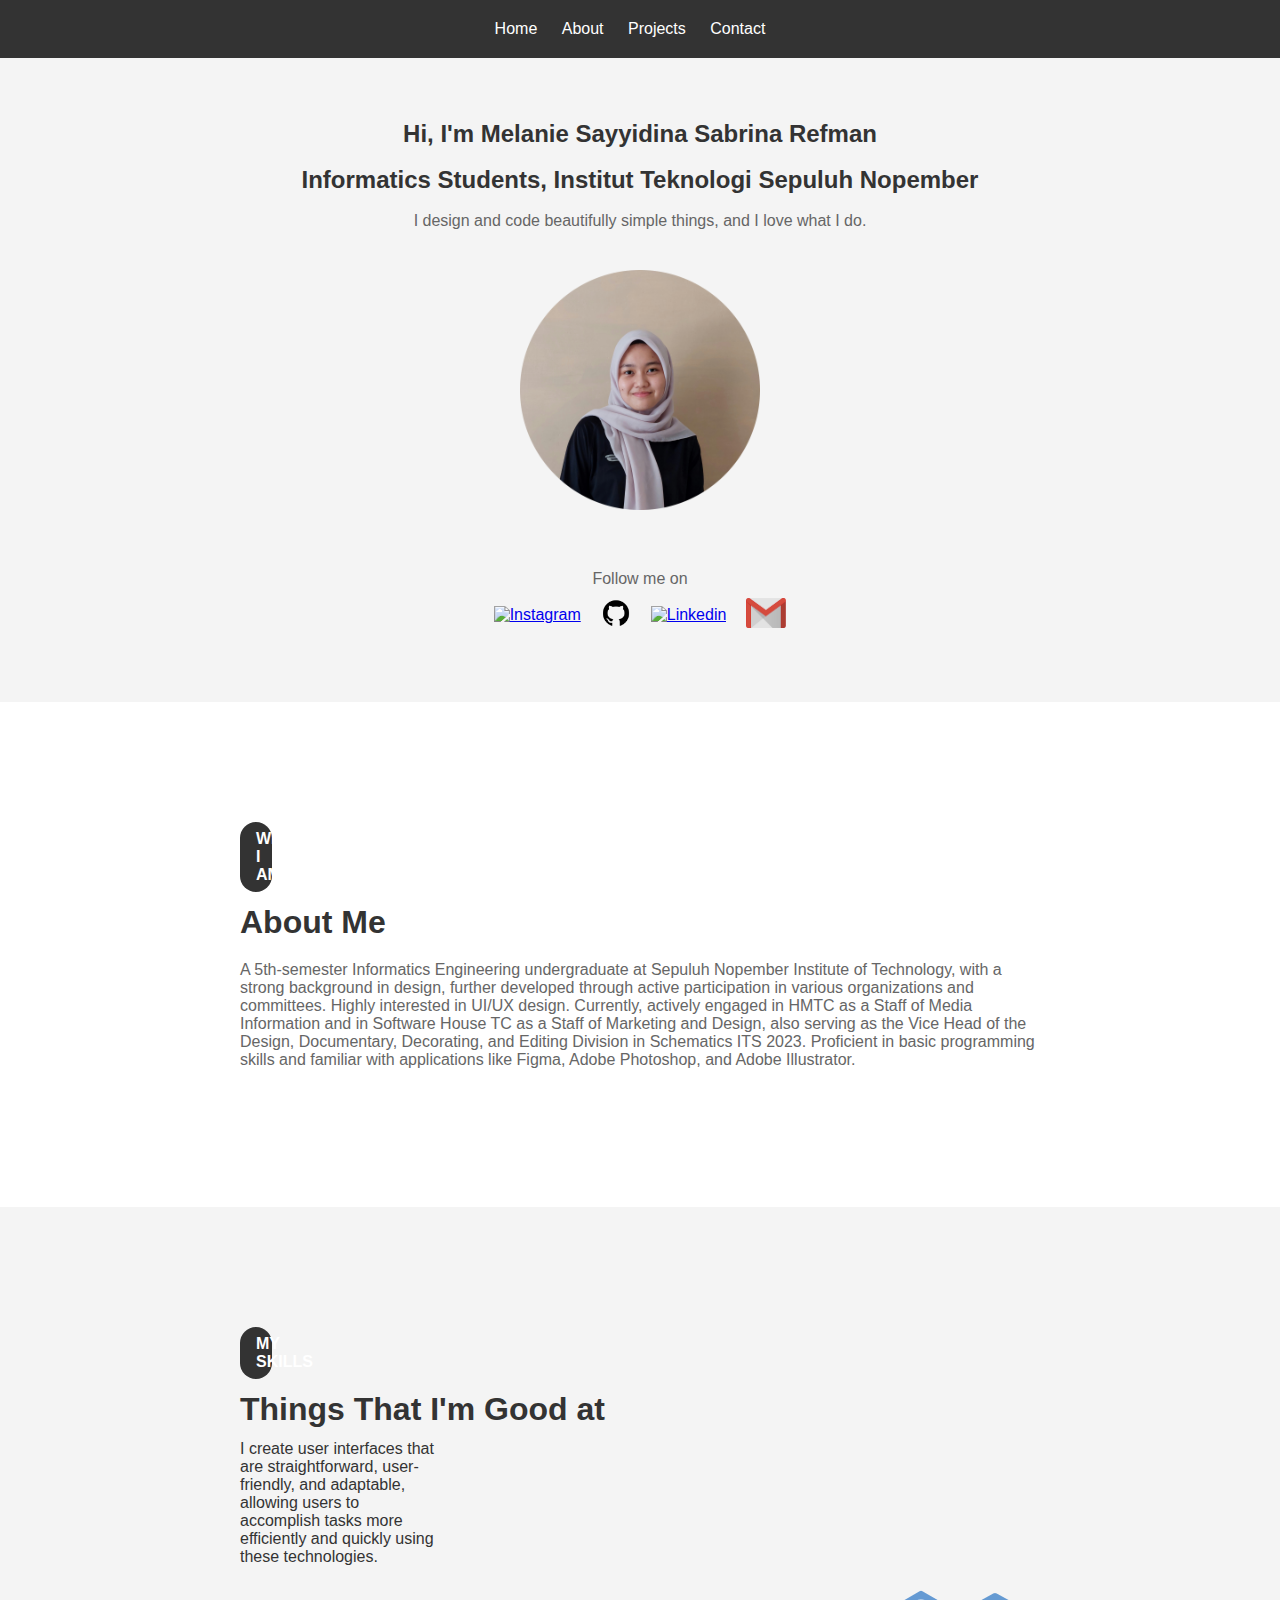
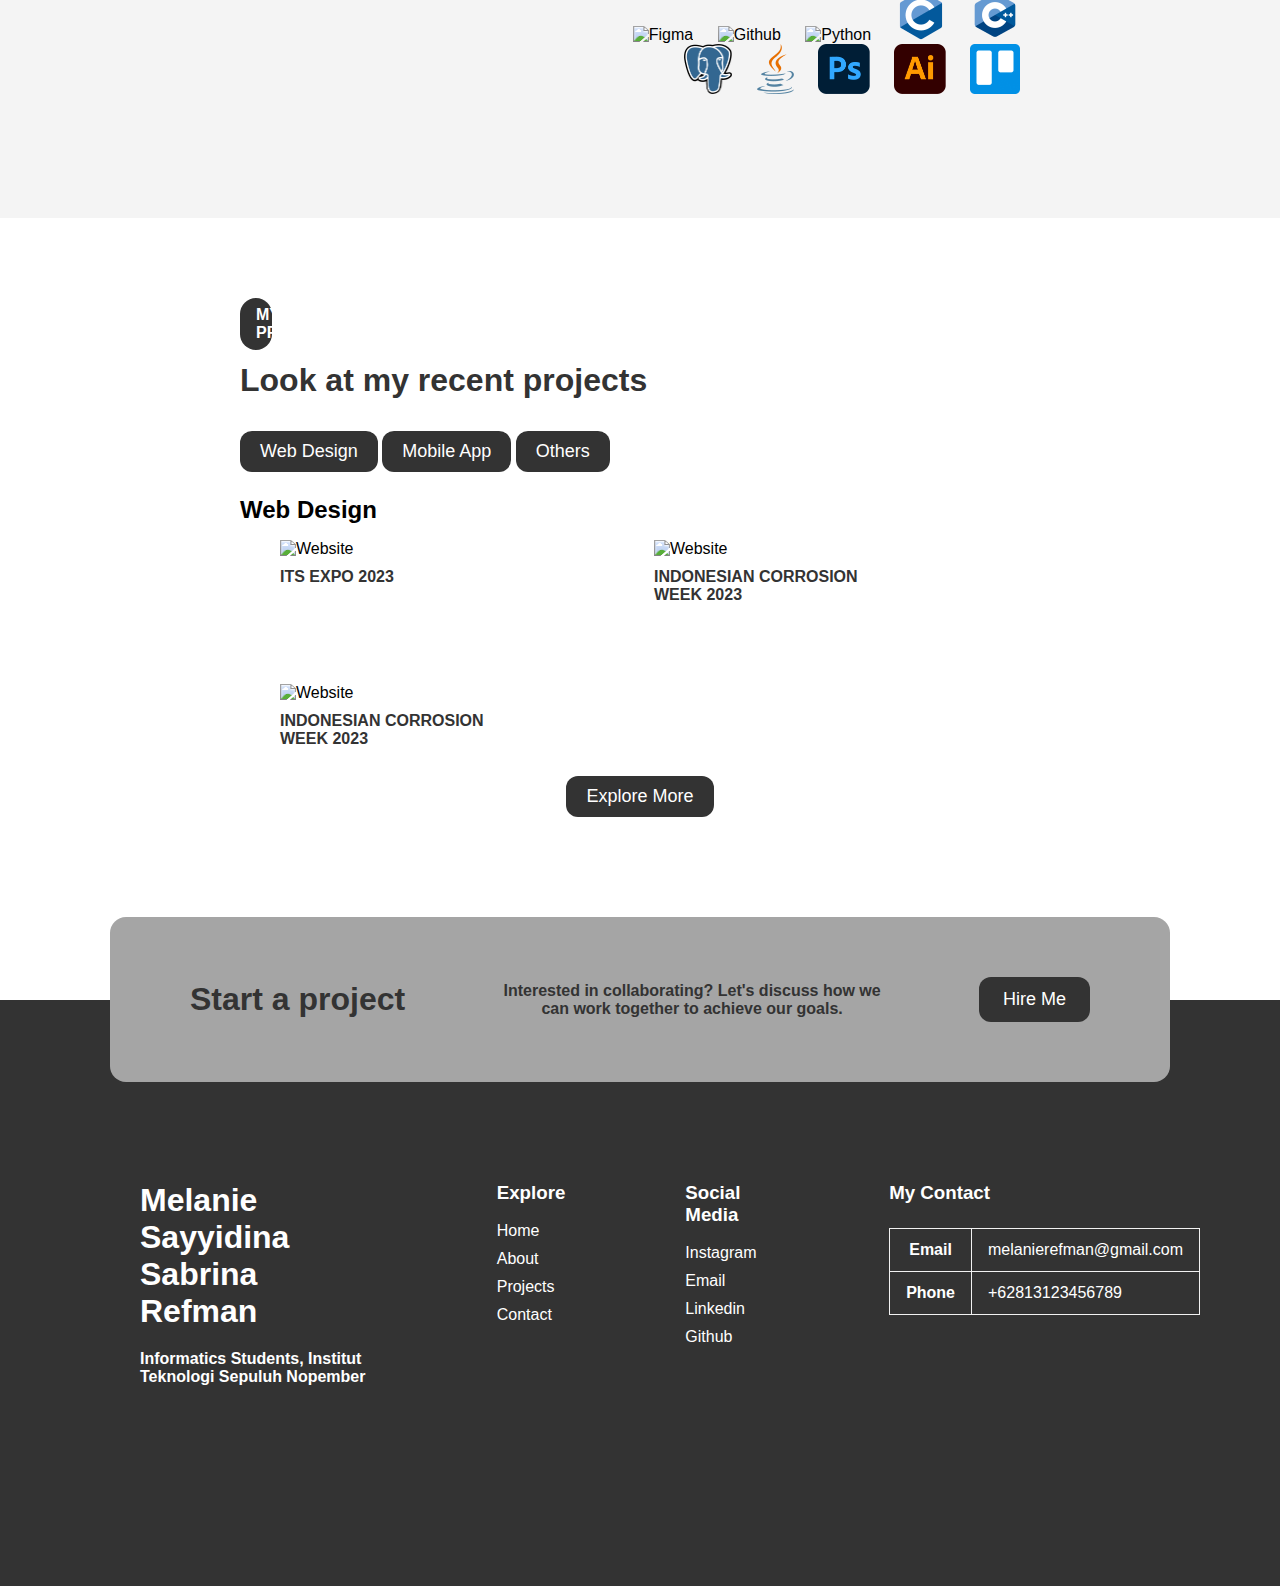
==== commit bbe1c337: "add css footer" ====
--- a/index.html
+++ b/index.html
@@ -110,47 +110,62 @@
                 </figure>
             </div>
         </div>
-        <button class="explore-button">Explore More</button>
+        <div class="explore">
+            <button class="explore-button">Explore More</button>
+        </div>
+        
     </section>
 
     <section class="hire">
         <div class="hire_me">
-            <h2>Start a project</h2>
+            <h1>Start a project</h1>
             <p>Interested in collaborating? Let's discuss how we can work together to achieve our goals.</p>
             <button class="hire-button">Hire Me</button>
         </div>
     </section>
 
     <footer>
-        <table>
-            <tr>
-                <th>Email</th>
-                <th>Phone</th>
-            </tr>
-            <tr>
-                <td>melanierefman@gmail.com</td>
-                <td>+62813123456789</td>
-            </tr>
-        </table>
-        <br>
-        <h3>Explore</h3>
-        <br>
-        <ul>
-            <li>Home</li>
-            <li>About</li>
-            <li>Projects</li>
-            <li>Contact</li>
-        </ul>
-        <br>
-        <h3>Social Media</h3>
-        <br>
-        <ul>
-            <li>Instagram</li>
-            <li>Email</li>
-            <li>Linkedin</li>
-            <li>Github</li>
-        </ul>
-        <br>
+        <div class="me2">
+            <h1>Melanie Sayyidina Sabrina Refman</h1>
+            <h2>Informatics Students, Institut Teknologi Sepuluh Nopember</h2>
+        </div>
+
+        <div class="expl">
+            <h3>Explore</h3>
+            <br>
+            <ul>
+                <li>Home</li>
+                <li>About</li>
+                <li>Projects</li>
+                <li>Contact</li>
+            </ul>
+        </div>
+
+        <div class="sosmed-detail">
+            <h3>Social Media</h3>
+            <br>
+            <ul>
+                <li>Instagram</li>
+                <li>Email</li>
+                <li>Linkedin</li>
+                <li>Github</li>
+            </ul>
+        </div> 
+
+        <div class="contact">
+            <h3>My Contact</h3>
+            <table>
+                
+                <tr>
+                    <th>Email</th>
+                    <td>melanierefman@gmail.com</td>
+                </tr>
+                <tr>
+                    <th>Phone</th>
+                    <td>+62813123456789</td>
+                </tr>
+            </table>
+        </div>
     </footer>
 </body>
 </html>--- a/styles.css
+++ b/styles.css
@@ -185,7 +185,7 @@
     background-color: #fff;
     padding-left: 240px;
     padding-right: 240px;
-    padding-top: 60px;
+    padding-top: 80px;
     padding-bottom:60px;
 }
 
@@ -233,6 +233,7 @@
     display: grid;
     grid-template-columns: repeat(auto-fill, minmax(240px, 1fr));
     grid-gap: 48px; /* Sesuaikan dengan jarak yang Anda inginkan */
+    padding-bottom: 12px;
 }
 
 figcaption {
@@ -247,6 +248,14 @@
     height: auto;
 }
 
+.explore {
+    background-color: #fff;
+    padding-left: 240px;
+    padding-right: 240px;
+    align-items: center; /* Menengahkan elemen vertikal di tengah */
+    text-align: center;
+}
+
 .explore-button {
     background-color: #333;
     color: #fff;
@@ -260,14 +269,13 @@
 .hire {
     background: linear-gradient(to bottom, #fff 50%, #333 50%);
     text-align: center;
-    padding-top: 80px;
-    padding-bottom: 80px;
+    padding-top: 40px;
+    padding-bottom: 40px;
 }
 
 .hire_me {
     display: flex;
     align-items: center;
-    border: 1px solid #333;
     background-color: #a5a5a5;
     padding-left: 80px; 
     padding-right: 80px; 
@@ -276,28 +284,30 @@
     text-align: center;
     max-width: 900px;
     margin: 0 auto;
-    border-radius: 24px;
+    border-radius: 16px;
 }
 
 .hire_me h1 {
-    font-size: 24px; /* Ganti ukuran font sesuai kebutuhan Anda */
+    font-size: 32px; /* Ganti ukuran font sesuai kebutuhan Anda */
     color: #333;
 }
 
 .hire_me p {
-    margin-left: 200px;
-    margin-right: 200px; /* Menghapus margin yang terlalu besar */
+    color : #333;
+    font-weight: 600;
     text-align: center; /* Mengatur teks agar berada di tengah */
+    max-width: 400px;
+    margin: 0 auto;
 }
 
 .hire-button {
     background-color: #333;
     color: #fff;
     border: none;
-    padding: 10px 20px;
-    font-size: 18px;
-    cursor: pointer;
-    /* margin: 20px; */ /* Anda mungkin tidak perlu margin ini jika menggunakan flexbox */
+    padding: 12px 24px;
+    font-size: 18px;
+    cursor: pointer;
+    border-radius: 12px;
 }
 
 .experience {
@@ -331,35 +341,48 @@
 footer {
     background-color: #333;
     color: #fff;
-    text-align: center;
-    padding: 20px 0;
+    display: flex;
+    align-items: flex-start;
+    padding-left: 140px; 
+    padding-right: 80px; 
+    padding-top: 60px; 
+    padding-bottom: 200px; 
+    gap: 120px;
+}
+
+footer h1 {
+    font-size: 32px;
+    color: #fff;
+    padding-bottom: 20px;
+    max-width: 320px;
 }
 
 footer h2 {
-    font-size: 36px;
-    color: #fff;
-}
-
-footer a {
-    text-decoration: none;
-    color: #fff;
+    font-size: 16px;
+    font-weight: 600;
+    color: #fff;
+    max-width: 240px;
+}
+
+.contact h3 {
+    padding-bottom: 24px;
 }
 
 table {
     border-collapse: collapse;
-    width: 100%;
-    max-width: 400px;
-    margin: 0 auto; 
-    overflow: hidden;
-    padding-top: 40px;
+    max-width: 700px;
 }
 
 tr, th, td {
     border: 1px solid #f2f2f2;
-}
-  
-footer img {
-    width: 30px;
-    height: 30px;
-    margin-right: 10px;
-}
+    padding : 12px 16px;
+}
+
+ul {
+    list-style: none;
+}
+
+li {
+    margin-bottom: 10px;
+}
+
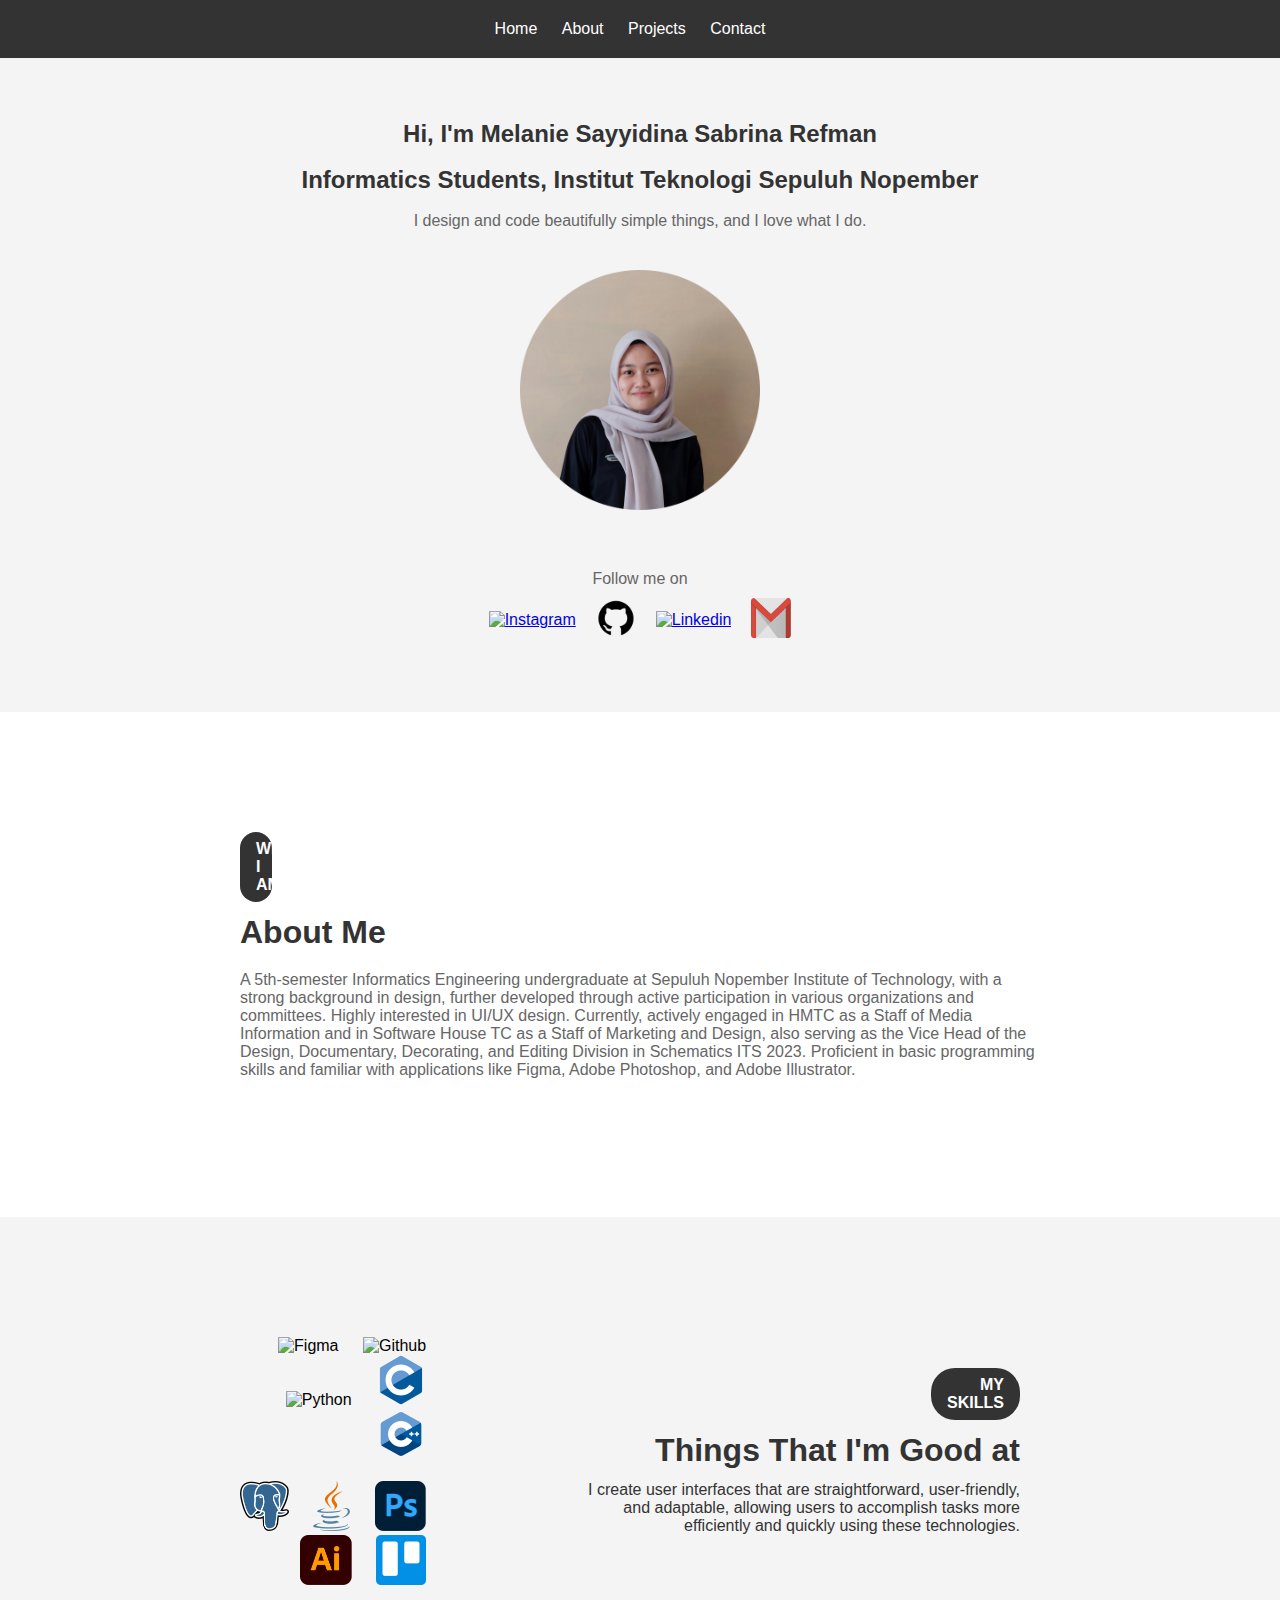
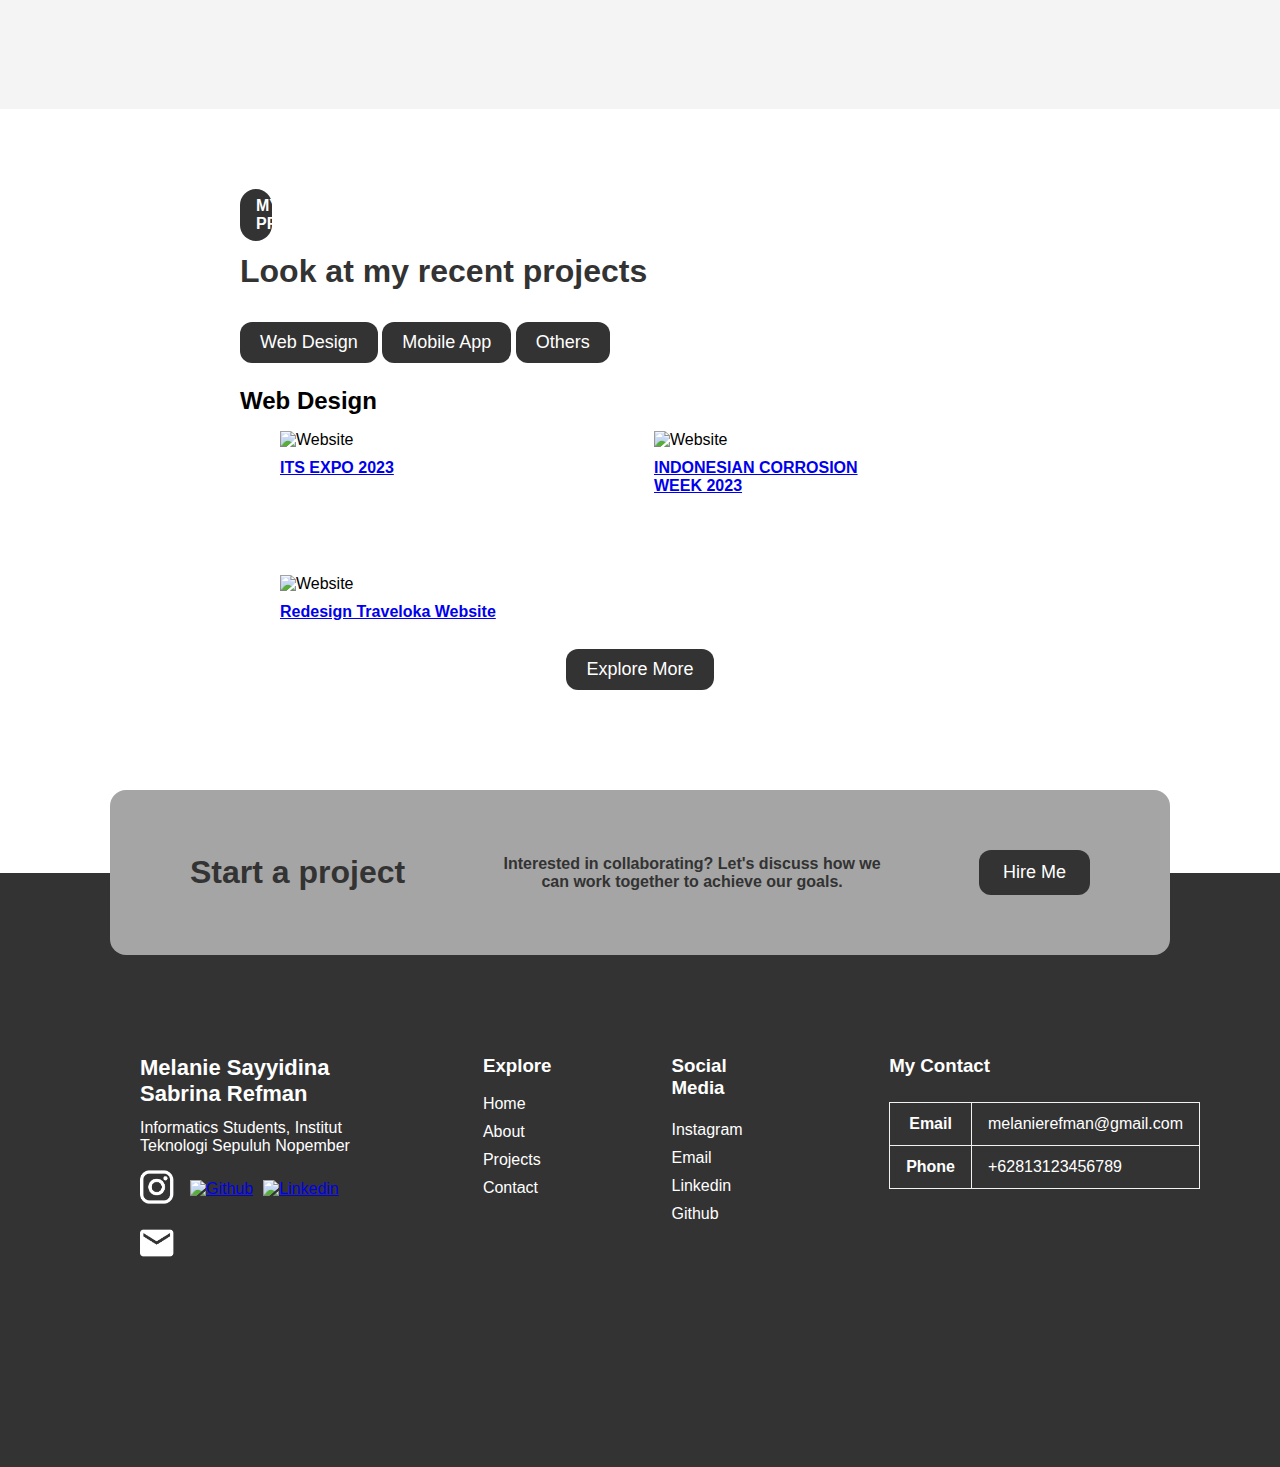
==== commit 2cab4cfb: "update css" ====
--- a/index.html
+++ b/index.html
@@ -4,6 +4,23 @@
     <meta charset="UTF-8">
     <meta name="viewport" content="width=device-width, initial-scale=1.0">
     <link rel="stylesheet" href="styles.css">
+    <style>
+        .me img:hover {
+            transform: scale(1.1);
+            transition: transform 0.3s ease;
+        }
+
+        main .sosmed a img:hover {
+            transform: rotate(360deg); 
+            transition: transform 0.5s ease;
+        }
+
+        .skills-item1 img:hover,
+        .skills-item2 img:hover {
+            transform: scale(1.15); /* Putar 360 derajat saat dihover */
+            transition: transform 0.5s ease; /* Efek transisi selama 0.5 detik */
+        }
+    </style>
     <title>Portofolio Melanie Sayyidina Sabrina Refman</title>
 </head>
 
@@ -35,7 +52,7 @@
 
         <div class="sosmed">
             <a href="https://www.instagram.com" target="_blank">
-                <img src="img/Instagram.png" alt="Instagram"/>
+                <img src="img/instagram.png" alt="Instagram"/>
             </a>    
             <a href="https://github.com/melanierefman" target="_blank">
                 <img src="img/Github.png" alt="Github"/>
@@ -61,24 +78,28 @@
     </section>
 
     <section class="skills">
+        <div class="skills-item">
+            <div class="skills-item1">
+                <img src="img/figma.png" alt="Figma"/>
+                <img src="img/github.png" alt="Github"/>
+                <img src="img/python.png" alt="Python"/>
+                <img src="img/c.png" alt="C"/>
+                <img src="img/cpp.png" alt="Cpp"/>
+            </div>
+            <br>
+            <div class="skills-item2">
+                <img src="img/sql.png" alt="SQL"/>
+                <img src="img/java.png" alt="Java"/>
+                <img src="img/ps.png" alt="Ps"/>
+                <img src="img/ai.png" alt="Ai"/>
+                <img src="img/trello.png" alt="Trello"/>
+            </div>
+        </div>
+
         <div class="skills-head">
             <h2>MY SKILLS</h2>
             <h1>Things That I'm Good at</h1>
             <p>I create user interfaces that are straightforward, user-friendly, and adaptable, allowing users to accomplish tasks more efficiently and quickly using these technologies.</p>
-        </div>
-        
-        <div class="skills-item">
-            <img src="img/figma.png" alt="Figma"/>
-            <img src="img/github.png" alt="Github"/>
-            <img src="img/python.png" alt="Python"/>
-            <img src="img/c.png" alt="C"/>
-            <img src="img/cpp.png" alt="Cpp"/>
-            <br>
-            <img src="img/sql.png" alt="SQL"/>
-            <img src="img/java.png" alt="Java"/>
-            <img src="img/ps.png" alt="Ps"/>
-            <img src="img/ai.png" alt="Ai"/>
-            <img src="img/trello.png" alt="Trello"/>
         </div>
     </section>
 
@@ -98,15 +119,21 @@
             <div class="figure-container">
                 <figure>
                     <img src="img/Website.png" alt="Website" />
-                    <figcaption>ITS EXPO 2023</figcaption>
+                    <figcaption>
+                        <a href="https://www.expo-its.com/">ITS EXPO 2023</a>
+                    </figcaption>
                 </figure>
                 <figure>
                     <img src="img/Website.png" alt="Website" />
-                    <figcaption>INDONESIAN CORROSION WEEK 2023</figcaption>
+                    <figcaption>
+                        <a href="https://www.indocor-its.com/icw">INDONESIAN CORROSION WEEK 2023</a>
+                    </figcaption>
                 </figure>
                 <figure>
                     <img src="img/Website.png" alt="Website" />
-                    <figcaption>INDONESIAN CORROSION WEEK 2023</figcaption>
+                    <figcaption>
+                        <a href="https://www.figma.com/proto/3Xky1ZJV5WPNpvqgs3IFhz/Tugas-Akhir---Landing-Page-UI---Melanie-Sayyidina-Sabrina-Refman?page-id=56%3A701&type=design&node-id=56-702&viewport=498%2C375%2C0.09&t=i0bn5584HKguiNzH-1&scaling=min-zoom&starting-point-node-id=56%3A702&mode=design">Redesign Traveloka Website</a>
+                    </figcaption>
                 </figure>
             </div>
         </div>
@@ -125,10 +152,28 @@
     </section>
 
     <footer>
-        <div class="me2">
-            <h1>Melanie Sayyidina Sabrina Refman</h1>
-            <h2>Informatics Students, Institut Teknologi Sepuluh Nopember</h2>
-        </div>
+        <section>
+            <div class="me2">
+                <h1>Melanie Sayyidina Sabrina Refman</h1>
+                <h2>Informatics Students, Institut Teknologi Sepuluh Nopember</h2>
+            </div>
+
+            <div class="sosmed">
+                <a href="https://www.instagram.com" target="_blank">
+                    <img src="img/instagram2.png" alt="Instagram"/>
+                </a>    
+                <a href="https://github.com/melanierefman" target="_blank">
+                    <img src="img/Github2.png" alt="Github"/>
+                </a>    
+                <a href="https://www.Linkedin.com" target="_blank">
+                    <img src="img/Linkedin2.png" alt="Linkedin"/>
+                </a> 
+                <a href="mailto:melanierefman84@gmail.com" target="_blank">
+                    <img src="img/email2.png" alt="Email"/>
+                </a>
+            </div>  
+        </section>
+        
 
         <div class="expl">
             <h3>Explore</h3>
--- a/styles.css
+++ b/styles.css
@@ -78,14 +78,9 @@
 }
 
 main .sosmed img {
-    width: 30px;
-    height: 30px;
+    width: 40px;
+    height: 40px;
     margin: auto;
-}
-
-main .sosmed img[alt="Email"] {
-    width: 40px;
-    height: 30px;
 }
 
 main .sosmed {
@@ -99,13 +94,20 @@
     margin: 10px;
 }
 
-.contact-button {
-    background-color: #333;
-    color: #fff;
-    border: none;
-    padding: 10px 20px;
-    font-size: 18px;
-    cursor: pointer;
+.main-head {
+    padding-left: 240px;
+    padding-right: 240px;
+}
+
+.main-head h1{
+    font-size: 32px;
+    color: #333;
+    padding-bottom: 40px;
+    text-align: center;
+}
+
+.main-head p{
+    text-align: center;
 }
 
 .aboutme {
@@ -139,12 +141,26 @@
     /* margin-right: 240px; */
 }
 
+.skills-head {
+    flex: 1; /* Mengambil sisa ruang yang tersedia */
+    padding: 20px; /* Menambahkan padding untuk memberikan ruang di sekitar .skills-head */
+}
+
 .skills {
     background-color: #f4f4f4;
     padding-left: 240px;
     padding-right: 240px;
     padding-top: 120px;
     padding-bottom:120px;
+    display: flex; /* Mengubah elemen .skills menjadi flex container */
+    flex-wrap: nowrap; /* Mencegah wrapping ke baris baru */
+    justify-content: space-between; /* Membuat ruang di antara .skills-item dan .skills-head */
+    align-items: center;
+}
+
+.skills-item {
+    display: flex;
+    flex-direction: column;
 }
 
 .skills h1 {
@@ -160,7 +176,7 @@
     border: none;
     padding: 8px 16px;
     font-size: 16px;
-    margin-right: 870px;
+    margin-left: 465px;
     border-radius: 24px;
 }
 
@@ -168,14 +184,14 @@
     font-size: 16px;
     color: #333;
     padding-bottom: 24px;
-    margin-right: 600px
-}
-
-.skills-item {
+    margin-left: 120px;
+}
+
+.skills {
     text-align: right; /* Mengatur teks dan elemen ke kanan */
 }
 
-.skills-item img {
+.skills img {
     width: auto;
     height: 50px;
     margin-right: 20px;
@@ -223,6 +239,12 @@
     font-size: 18px;
     cursor: pointer;
     border-radius: 12px;
+}
+
+.tab button:hover {
+    background-color: #fff;
+    color: #333;
+    border: 1px solid #ccc;
 }
 
 .tabcontent {
@@ -264,6 +286,12 @@
     font-size: 18px;
     cursor: pointer;
     border-radius: 12px;
+}
+
+.explore-button:hover {
+    background-color: #fff;
+    color: #333;
+    border: 1px solid #ccc;
 }
 
 .hire {
@@ -310,32 +338,10 @@
     border-radius: 12px;
 }
 
-.experience {
-    background-color: #f4f4f4;
-    padding-left: 120px;
-    padding-right: 120px;
-    padding-top: 10px;
-    padding-bottom:10px;
-    padding-left: 320px;
-    padding-right: 320px;
-}
-
-
-article {
-    background-color: #fff;
-    padding-left: 120px;
-    padding-right: 120px;
-    padding-top: 30px;
-    padding-bottom:30px;
-}
-
-.cv-button {
-    background-color: #333;
-    color: #fff;
-    border: none;
-    padding: 10px 20px;
-    font-size: 18px;
-    cursor: pointer;
+.hire-button:hover {
+    background-color: #fff;
+    color: #333;
+    border: 1px solid #ccc;
 }
 
 footer {
@@ -351,26 +357,41 @@
 }
 
 footer h1 {
-    font-size: 32px;
-    color: #fff;
-    padding-bottom: 20px;
-    max-width: 320px;
+    font-size: 22px;
+    color: #fff;
+    padding-bottom: 12px;
+    max-width: 250px;
 }
 
 footer h2 {
     font-size: 16px;
-    font-weight: 600;
+    font-weight: 400;
     color: #fff;
     max-width: 240px;
 }
 
-.contact h3 {
-    padding-bottom: 24px;
+footer .sosmed img {
+    width: 40px;
+    height: 40px;
+    padding-right: 10px;
+    padding-top: 12px;
+}
+
+footer .sosmed {
+    display: flex; 
+    justify-content: left; 
+    align-items: center; 
+    flex-wrap: wrap;
+}
+
+.expl, .sosmed-detail h3 {
+    padding-bottom: 4px;
 }
 
 table {
     border-collapse: collapse;
     max-width: 700px;
+    margin-top: 25px;
 }
 
 tr, th, td {
@@ -378,11 +399,11 @@
     padding : 12px 16px;
 }
 
-ul {
+footer ul {
     list-style: none;
 }
 
-li {
+footer li {
     margin-bottom: 10px;
 }
 
